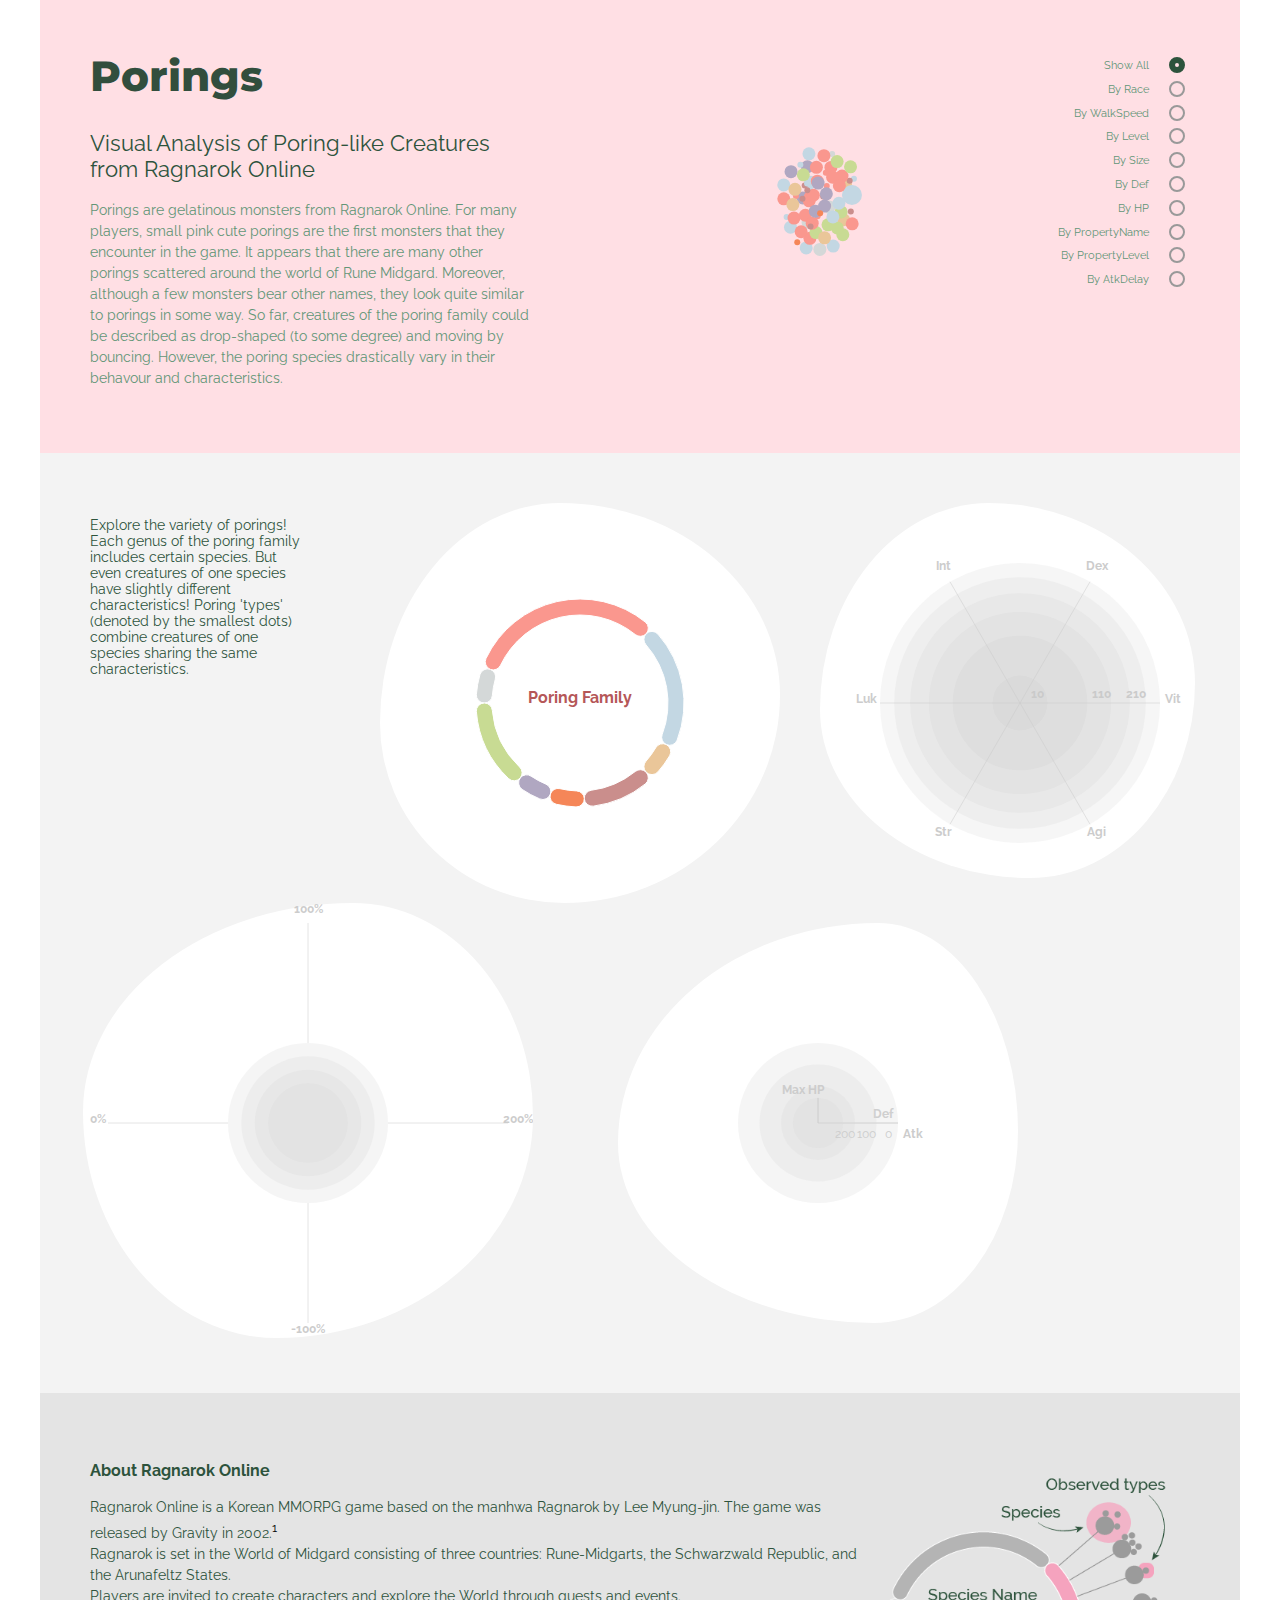
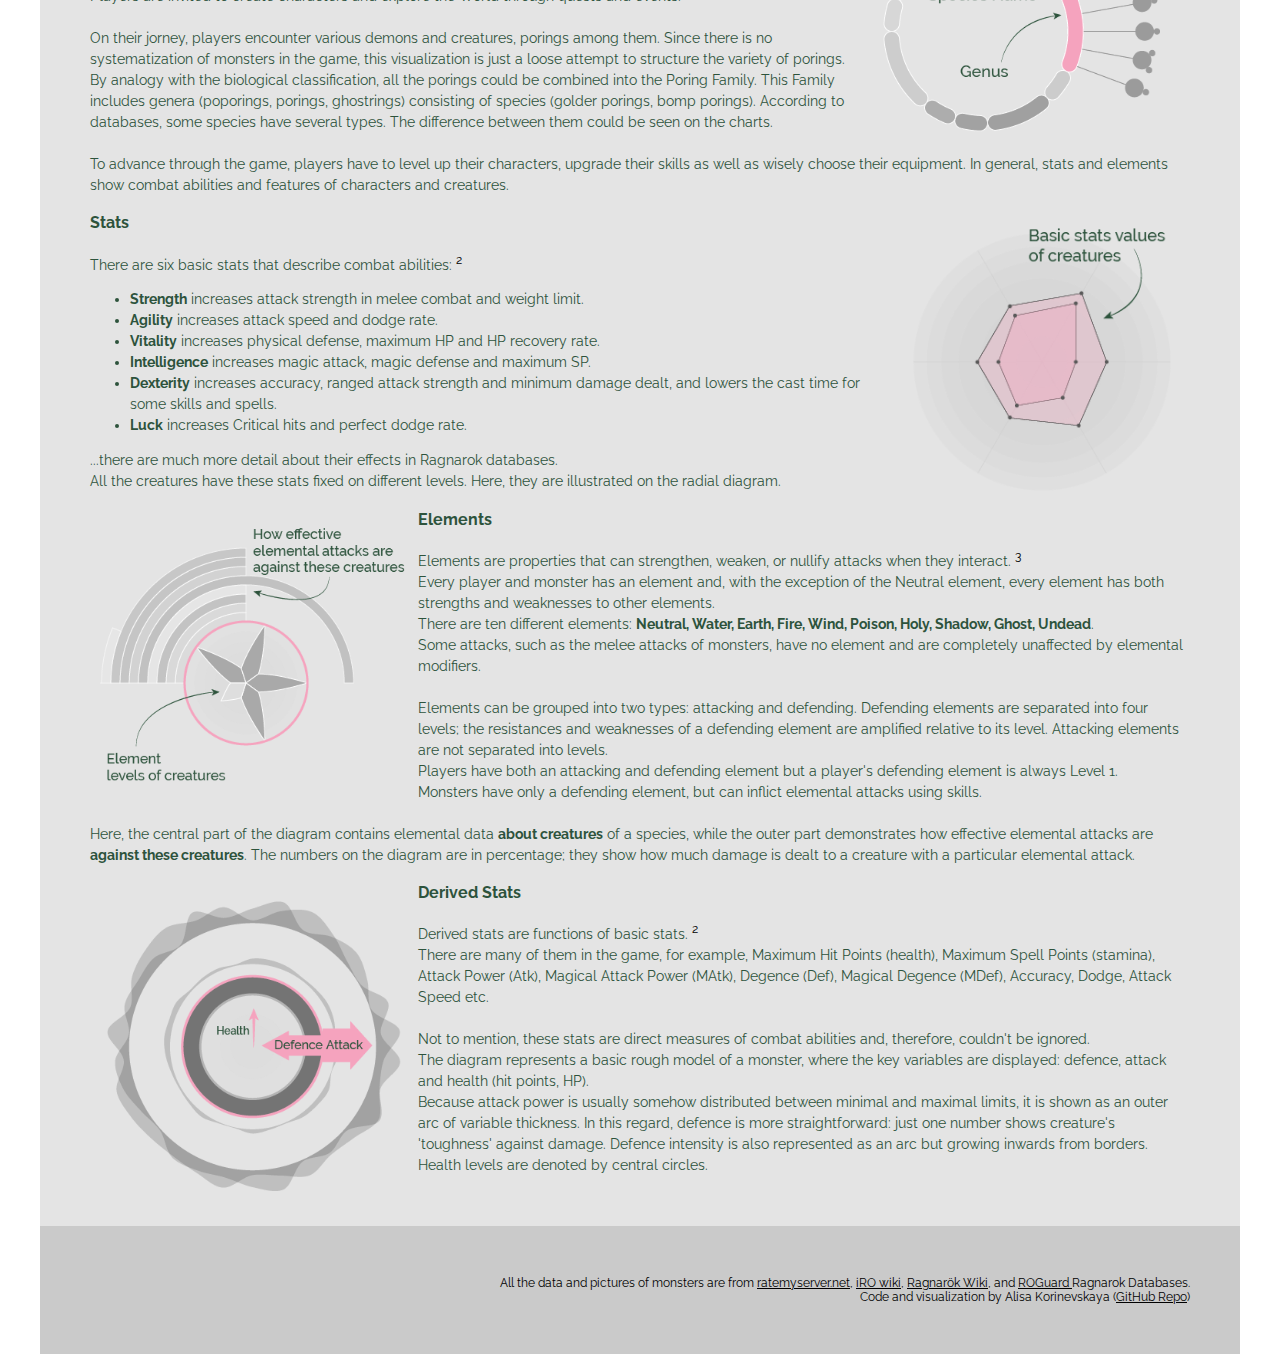
==== index.html @ b2db34c9 "layout fixes" ====
<!DOCTYPE html>

<head>
  <meta charset="utf-8">
  <meta name="viewport" content="width=device-width, initial-scale=1.0">
  <meta http-equiv="X-UA-Compatible" content="ie=edge">
  <title>Porings</title>
  <link rel="stylesheet" href="./code/main.css">
  <link rel="stylesheet" href="./code/colors.css">
  <!-- <script src="https://d3js.org/d3.v5.min.js" type="text/JavaScript"></script> -->
  <script src="./code/d3.min.js" type="text/JavaScript"></script>
  <script src="./code/utils.js" type="text/JavaScript"></script>
  <script src="./code/poring_selector.js" type="text/JavaScript"></script>
  <script src="./code/stats_diagram.js" type="text/JavaScript"></script>
  <script src="./code/properties_diagram.js" type="text/JavaScript"></script>
  <script src="./code/damage_diagram.js" type="text/JavaScript"></script>
  <script src="./code/dist_diagram.js" type="text/JavaScript"></script>
  <script src="./code/facts_box.js" type="text/JavaScript"></script>

  <link href="https://fonts.googleapis.com/css?family=Montserrat:100,300, 400,800" rel="stylesheet">
  <link href="https://fonts.googleapis.com/css?family=Raleway:100,300, 400" rel="stylesheet">
</head>

<body>
  <div class='main-wrapper'>
    <header>
      <div class='header-wrapper'>
        <div class="header-text-wrapper">
          <h1>Porings</h1>
          <h2>Visual Analysis of Poring-like Creatures from Ragnarok Online</h2>
          <p class='intro'> Porings are gelatinous monsters from Ragnarok Online.
            For many players, small pink cute porings are the first monsters that they encounter in the game.
            It appears that there are many other porings scattered around the world of Rune Midgard.
            Moreover, although a few monsters bear other names, they look quite similar to porings in some way.
            So far, creatures of the poring family could be described as drop-shaped (to some degree) and
            moving by bouncing. However, the poring species drastically vary in their behavour and characteristics.
          </p>
        </div>
        <div class="distDiagram-wrapper">
          <div id="distDiagram-container"></div>
          <div class="distButtons-wrapper">
            <form id="dist-buttons"></form>
          </div>
        </div>
      </div>
    </header>
    <section class='content'>

      <div class="content-wrapper">
        <!-- <div class="mobFacts-wrapper"> -->
        <div id="mobFacts-container">
          <p class="factText">
            Explore the variety of porings! <br>
            Each genus of the poring family includes certain species. But even creatures of one species have slightly
            different characteristics!
            Poring 'types' (denoted by the smallest dots) combine creatures of one species sharing the same
            characteristics.
          </p>
        </div>
        <!-- </div> -->
        <div class="selector-wrapper">
          <!-- <div class="selector-drop2"></div> -->
          <div class="selector-drop"></div>
          <div id="selector-container"></div>
        </div>
        <div class="statsDiagram-wrapper">
          <!-- <div class="statsDiagram-drop2"></div> -->
          <div class="statsDiagram-drop"></div>
          <div id="statsDiagram-container"></div>
        </div>
        <div class="propsDiagram-wrapper">
          <!-- <div class="propsDiagram-drop2"></div> -->
          <div class="propsDiagram-drop"></div>
          <div id="propsDiagram-container"></div>
        </div>
        <div class="damageDiagram-wrapper">
          <!-- <div class="damageDiagram-drop2"></div> -->
          <div class="damageDiagram-drop"></div>
          <div id="damageDiagram-container"></div>
        </div>
      </div>
    </section>
    <section class='howto'>
      <div class='howto-wrapper'>
        <div class="about">
          <img class='annotation selector-annotation' src="./images/Artboard 1.png">
          <h3>About Ragnarok Online</h3>
          Ragnarok Online is a Korean MMORPG game based on the manhwa Ragnarok by Lee Myung-jin.
          The game was released by Gravity in 2002.<sup><a href="https://ragnarok.gamepedia.com/Ragnarok_Wiki">1</a></sup><br>
          Ragnarok is set in the World of Midgard consisting of three countries: Rune-Midgarts, the Schwarzwald
          Republic, and the Arunafeltz States.<br>
          Players are invited to create characters and explore the World through quests and events.<br><br>
          On their jorney, players encounter various demons and creatures, porings among them.
          Since there is no systematization of monsters in the game,
          this visualization is just a loose attempt to structure the variety of porings.
          By analogy with the biological classification, all the porings could be combined into the Poring Family.
          This Family includes genera (poporings, porings, ghostrings) consisting of species (golder porings, bomp
          porings).
          According to databases, some species have several types. The difference between them could be seen on the
          charts.
          <br><br>
          To advance through the game, players have to level up their characters, upgrade their skills as
          well as wisely choose their equipment. In general, stats and elements show combat abilities and features of
          characters and creatures.
        </div>
        <div class='stats'>
          <img class='annotation stats-annotation' src="./images/Artboard 4.png">
          <h3>Stats</h3>
          There are six basic stats that describe combat abilities:
          <sup><a href="https://strategywiki.org/wiki/Ragnarok_Online/Leveling_Stats_and_Skills">2</a></sup><br>
          <ul>
            <li><span class="span-bold"> Strength</span> increases attack strength in melee combat and weight limit.<br>
            <li><span class="span-bold">Agility</span> increases attack speed and dodge rate.<br>
            <li><span class="span-bold">Vitality</span> increases physical defense, maximum HP and HP recovery rate.<br>
            <li><span class="span-bold">Intelligence</span> increases magic attack, magic defense and maximum SP.<br>
            <li><span class="span-bold">Dexterity</span> increases accuracy, ranged attack strength and minimum damage
              dealt, and lowers the cast time for some skills and spells.<br>
            <li> <span class="span-bold">Luck</span> increases Critical hits and perfect dodge rate.<br>
          </ul>
          ...there are much more detail about their effects in Ragnarok databases.<br>
          All the creatures have these stats fixed on different levels. Here, they are illustrated on the radial
          diagram.
        </div>
        <div class="element">
          <img class='annotation elem-annotation' src="./images/Artboard 2.png">
          <h3>Elements</h3>
          Elements are properties that can strengthen, weaken, or nullify attacks when they interact.
          <sup><a href="https://irowiki.org/wiki/Element">3</a></sup><br>
          Every player and monster has an element and, with the exception of the Neutral element, every element has
          both
          strengths and weaknesses to other elements.<br>
          There are ten different elements: <span class="span-bold">Neutral, Water, Earth, Fire, Wind, Poison, Holy,
            Shadow, Ghost, Undead</span>.<br>
          Some attacks, such as the melee attacks of monsters, have no element and are completely unaffected by
          elemental
          modifiers.<br><br>
          Elements can be grouped into two types: attacking and defending. Defending elements are separated into four
          levels; the resistances and weaknesses of a defending element are amplified relative to its level. Attacking
          elements are not separated into levels.<br>
          Players have both an attacking and defending element but a player's defending element is always Level 1.<br>
          Monsters have only a defending element, but can inflict elemental attacks using skills.<br><br>
          Here, the central part of the diagram contains elemental data <span class="span-bold">about creatures</span>
          of a species,
          while the outer part demonstrates how effective elemental attacks are <span class="span-bold">against these
            creatures</span>.
          The numbers on the diagram are in percentage; they show how much damage is dealt to a creature with a
          particular elemental attack.<br>
        </div>
        <div class="combat">
          <img class='annotation combat-annotation' src="./images/Artboard 3.png">
          <h3>Derived Stats</h3>
          Derived stats are functions of basic stats.
          <sup><a href="https://strategywiki.org/wiki/Ragnarok_Online/Leveling_Stats_and_Skills">2</a></sup><br>
          There are many of them in the game, for example, Maximum Hit Points (health),
          Maximum Spell Points (stamina), Attack Power (Atk), Magical Attack Power (MAtk), Degence (Def), Magical
          Degence (MDef), Accuracy, Dodge, Attack Speed etc.<br><br>

          Not to mention, these stats are direct measures of combat abilities and, therefore, couldn't be ignored. <br>
          The diagram represents a basic rough model of a monster, where the key variables are displayed: defence,
          attack and health (hit points, HP).<br>
          Because attack power is usually somehow distributed between minimal and maximal limits,
          it is shown as an outer arc of variable thickness. In this regard, defence is more straightforward: just one
          number shows creature's 'toughness' against damage.
          Defence intensity is also represented as an arc but growing inwards from borders. Health levels are denoted
          by central circles.
        </div>
      </div>

    </section>
    <footer>
      All the data and pictures of monsters are from <a href="http://ratemyserver.net/">ratemyserver.net</a>,
      <a href="http://db.irowiki.org">iRO wiki</a>, <a href="https://ragnarok.gamepedia.com/Ragnarok_Wiki">Ragnarök
        Wiki</a>,
      and <a href="https://www.roguard.net/">ROGuard </a> Ragnarok Databases.<br>
      Code and visualization by Alisa Korinevskaya
      (<a href="https://github.com/kor-al/porings">GitHub Repo</a>)
    </footer>

    <script src="./code/script.js"></script>
  </div>
</body>

</html>
---- code/main.css ----
body {
  margin: 0;
  font-family: "Raleway", sans-serif;
  font-size: 14px;
  /* background: rgb(255, 223, 228);  */
  /* #fac7c2; */
  width: 100%;
}

.main-wrapper {
  max-width: 1200px;
  width: 100%;
  margin: 0 auto;
  background: rgb(243, 243, 243);
  /* rgb(240, 248, 230); */
}

h1 {
  font-family: "Montserrat", sans-serif;
  font-weight: 800;
  font-size: 42px;
  color: #324e3d;
  margin-top: 0;
}

h2 {
  font-weight: 400;
  font-size: 22px;
  color: #2d533c;
  /* grey; */
}

h3 {
  color: #2d533c;
  /* grey; */
}

.header-wrapper {
  background: rgb(255, 223, 228);
  /* rgb(240, 201, 214); */
  /* rgb(255, 223, 228); */
  /* #fadfe5; */
  display: flex;
  flex-flow: row wrap;
  width: 100%;
  max-width: 1700px;
  justify-content: space-between;
  /* justify-content: center; */
  vertical-align: top;
}

.header-text-wrapper {
  padding: 50px;
  /* padding-top: 50px; */
  /* display: inline-block; */
  width: 45%;
  margin: 0;
  box-sizing: border-box;
}

.distDiagram-wrapper {
  /* display: inline-block; */
  box-sizing: border-box;
  min-width: 55%;
  text-align: right;
  display: inline-flex;
  vertical-align: top;
  /* justify-content: space-between; */
}

#distDiagram-container {
  height: 400px;
  width: 400px;
  margin: 0 auto;
  /* display: inline-block; */

}

.distButtons-wrapper {
  vertical-align: bottom;
  /* display: inline-block; */
  padding: 50px 50px 0 0;
}

.distButtons-wrapper span {
  display: block;
  color: #629677;
  font-size: 80%;
  /* margin-top:50px; */
}


.intro {
  font-weight: 400;
  color: #629677;
  line-height: 1.5em;
  font-family: "Raleway", sans-serif;
  /* grey; */
}



/* from https://developer.mozilla.org/en-US/docs/Web/HTML/Element/input/radio */

label {
  margin-right: 15px;
  line-height: 1.5em;
}

input {
  -webkit-appearance: none;
  -moz-appearance: none;
  appearance: none;

  border-radius: 50%;
  width: 16px;
  height: 16px;

  border: 2px solid #999;
  transition: 0.2s all linear;
  outline: none;
  margin-right: 5px;

  position: relative;
  top: 4px;
}

input:checked {
  border: 6px solid #2d533c;
  /* black; */
}


.content-wrapper {

  display: flex;
  flex-flow: row wrap;
  justify-content: center;
  padding: 50px 0;
}

/* .mobFacts-wrapper{

} */

#mobFacts-container {
  position: relative;
  height: 280px;
  width: 25%;
  /* width: 250px; */
  margin: 0 auto auto 0;
  padding: 0 30px 0 50px;
  box-sizing: border-box;
  vertical-align: bottom;
  color: #2d533c;

}

.selector-wrapper {
  position: relative;
  height: 400px;
  width: 400px;
  margin: auto;
}


#selector-container {
  position: absolute;
  top: 0;
  left: 0;
  height: inherit;
  width: inherit;
}


.selector-drop {
  display: block;
  width: 400px;
  height: 400px;
  background: white;
  border-radius: 45% 55% 54% 46% / 55% 48% 52% 45%;
}

.selector-drop2 {
  position: absolute;
  top: -25%;
  left: -25%;
  z-index: -1;
  width: 800px;
  height: 800px;
  /* border-color:  rgba(255, 255, 255); */
  background: rgba(243, 243, 243, 0.692);
  border-radius: 45% 55% 54% 46% / 55% 48% 52% 45%;
}


.statsDiagram-wrapper {
  position: relative;
  height: 400px;
  width: 400px;
  margin: 0 auto;
  display: inline-block;
}

.statsDiagram-drop2 {
  position: absolute;
  top: -15%;
  left: -25%;
  z-index: -1;
  width: 600px;
  height: 600px;
  /* border-color:  rgba(255, 255, 255); */
  background: rgba(248, 248, 248, 0.815);
  border-radius: 45% 55% 44% 56% / 55% 48% 52% 45%;
}

.statsDiagram-drop {
  display: block;
  width: 375px;
  height: 375px;
  background: white;
  border-radius: 45% 55% 44% 56% / 55% 48% 52% 45%;
}

#statsDiagram-container {
  position: absolute;
  top: 0;
  right: 0;
  height: inherit;
  width: inherit;
}

.propsDiagram-wrapper {
  position: relative;
  height: 440px;
  width: 450px;
  margin: auto;
  padding: 0;
  /* margin: -5% auto auto 5%; */
}

.propsDiagram-drop {
  display: block;
  width: 450px;
  height: 435px;
  background: white;
  border-radius: 60% 40% 57% 43% / 48% 49% 51% 52%;
}

.propsDiagram-drop2 {
  position: absolute;
  top: -15%;
  left: -30%;
  z-index: -1;
  width: 600px;
  height: 600px;
  background: rgba(245, 245, 245, 0.699);
  border-radius: 35% 65% 45% 55% / 45% 38% 62% 55%;
}

#propsDiagram-container {
  position: absolute;
  top: 0;
  left: 0;
  height: inherit;
  width: inherit;
}

.damageDiagram-wrapper {
  position: relative;
  height: 400px;
  width: 400px;
  margin: auto;
  padding: 0 15% 0 0;
  /* -2% auto auto auto; */
  /* margin: -2% auto auto -15%; */
}


#damageDiagram-container {
  position: absolute;
  top: 0;
  left: 0;
  /* border: 1px solid gray; */
  height: inherit;
  width: inherit;
}

.damageDiagram-drop {
  display: block;
  width: 400px;
  height: 400px;
  background: white;
  border-radius: 65% 35% 36% 64% / 55% 52% 48% 45%;
}

.damageDiagram-drop2 {
  position: absolute;
  top: -15%;
  left: -30%;
  z-index: -2;
  width: 800px;
  height: 800px;
  background: rgba(243, 243, 243, 0.897);
  border-radius: 65% 35% 36% 64% / 55% 52% 48% 45%;
}

.howto-wrapper {
  background-color: rgb(228, 228, 228);
  padding: 50px;
  font-weight: 400;
  color: #2d533c;
  line-height: 1.5em;
  font-family: "Raleway", sans-serif;
}

.annotation {
  margin: 10px;
}

.selector-annotation {
  /* height:250px; */
  width: 28%;
  float: right;
  max-height: 400px;
}

.stats-annotation {
  /* height:260px; */
  width: 25%;
  float: right;
  max-height: 300px;
}

.elem-annotation {
  /* width: 300px; */
  width: 28%;
  float: left;
  max-height: 400px;
}

.combat-annotation {
  /* height:300px; */
  width: 28%;
  float: left;
  max-height: 400px;
}

footer {
  font-size: 12px;
  background-color: rgb(202, 202, 202);
  text-align: right;
  padding: 50px;
}

sup {
  color: black;
}

.span-bold {
  font-weight: bolder;
}

a {
  text-decoration: none;
}

footer a {
  text-decoration: underline;
}

a,
a:visited,
a:hover,
a:active {
  color: inherit;
}

.heart_icon {
  color: rgb(117, 1, 1);
}

@media(max-width: 1100px) {
  .damageDiagram-wrapper {
    padding: 0;
  }

  #mobFacts-container {
    width: 45%;
    height: 200px;
    margin: 0;
  }

  .header-text-wrapper {
    width: 40%;
  }

  .selector-wrapper {
    margin-bottom: 5%;
    margin-left: auto;
  }

  .statsDiagram-wrapper {
    margin-top: -20%;
  }

  .damageDiagram-wrapper {
    margin-top: -20%;
    margin-left: 13%;
  }

}

@media(max-width: 980px) {

  .header-text-wrapper,
  .distDiagram-wrapper {
    width: 100%;
  }

  #mobFacts-container {
    /* width: 100%;
    height: 150px; */
    width: 60%;
    height: 200px;
    vertical-align: middle;
    margin: 0 auto;
    padding: 0 20px
  }

  .header-wrapper {
    justify-content: center;
  }

  .header-text-wrapper,
  .howto-wrapper{
    padding:20px
  }

  .content-wrapper {
    padding-top: 20px;
  }



  .distButtons-wrapper {
    padding-top: 50px;
  }


  .statsDiagram-wrapper,
  .damageDiagram-wrapper {
    margin: auto
  }

  .selector-annotation,
  .combat-annotation,
  .elem-annotation {
    /* height:300px; */
    width: 40%;
  }

  .stats-annotation {
    width: 35%;
  }
}


@media(max-width: 590px) {

  #mobFacts-container {
    width: 100%;
    height: 230px;
  }

  .distDiagram-wrapper {
    flex-flow: row wrap;
    justify-content: center;
  }

  .distButtons-wrapper {
    padding-top: 0;
    padding-bottom: 50px;
    column-count: 2;
    -moz-column-count: 2;
    -webkit-column-count: 2
  }

  .selector-annotation,
  .combat-annotation,
  .elem-annotation {
    /* height:300px; */
    width: 60%;
  }

  .stats-annotation {
    width: 50%;
  }

}


@media(max-width: 490px) {


  .selector-annotation,
  .combat-annotation,
  .elem-annotation
   {
    width: 100%;
  }

  .stats-annotation{
    width:250px;
  }

}
---- code/colors.css ----
.Angeling.isClicked {
  fill: #6b7575;
}

.Angeling.isHovered {
  fill: #b9c0c0;
}

.Angeling {
  fill: #d4d8d8;
}

line.Angeling.isClicked {
  stroke: #6b7575;
}

line.Angeling.isHovered {
  stroke: #b9c0c0;
}

line.Angeling {
  stroke: #d4d8d8;
}

.poly.Angeling.isHovered {
  fill: #d4d8d8;
  stroke: #b9c0c0;
}

.poly.Angeling {
  fill: #d4d8d8;
}

.attack_path.Angeling {
  fill: #2b2727;
}

.def_arc.Angeling {
  fill: #d4d8d8;
}

.attack_path.Angeling:hover {
  fill: #100f0f;
}

.def_arc.Angeling:hover {
  fill: #b9c0c0;
  fill-opacity: 0.8;
}

.Poring.isClicked {
  fill: #b41608;
}

.Poring.isHovered {
  fill: #f86a5d;
}

.Poring {
  fill: #fa978e;
}

line.Poring.isClicked {
  stroke: #b41608;
}

line.Poring.isHovered {
  stroke: #f86a5d;
}

line.Poring {
  stroke: #fa978e;
}

.poly.Poring.isHovered {
  fill: #fa978e;
  stroke: #f86a5d;
}

.poly.Poring {
  fill: #fa978e;
}

.attack_path.Poring {
  fill: #056871;
}

.def_arc.Poring {
  fill: #fa978e;
}

.attack_path.Poring:hover {
  fill: #033b40;
}

.def_arc.Poring:hover {
  fill: #f86a5d;
  fill-opacity: 0.8;
}

.Poporing.isClicked {
  fill: #647a29;
}

.Poporing.isHovered {
  fill: #b5ce6d;
}

.Poporing {
  fill: #c8db93;
}

line.Poporing.isClicked {
  stroke: #647a29;
}

line.Poporing.isHovered {
  stroke: #b5ce6d;
}

line.Poporing {
  stroke: #c8db93;
}

.poly.Poporing.isHovered {
  fill: #c8db93;
  stroke: #b5ce6d;
}

.poly.Poporing {
  fill: #c8db93;
}

.attack_path.Poporing {
  fill: #37246c;
}

.def_arc.Poporing {
  fill: #c8db93;
}

.attack_path.Poporing:hover {
  fill: #241746;
}

.def_arc.Poporing:hover {
  fill: #b5ce6d;
  fill-opacity: 0.8;
}

.Marin.isClicked {
  fill: #4a405c;
}

.Marin.isHovered {
  fill: #9589ac;
}

.Marin {
  fill: #b0a7c1;
}

line.Marin.isClicked {
  stroke: #4a405c;
}

line.Marin.isHovered {
  stroke: #9589ac;
}

line.Marin {
  stroke: #b0a7c1;
}

.poly.Marin.isHovered {
  fill: #b0a7c1;
  stroke: #9589ac;
}

.poly.Marin {
  fill: #b0a7c1;
}

.attack_path.Marin {
  fill: #4f583e;
}

.def_arc.Marin {
  fill: #b0a7c1;
}

.attack_path.Marin:hover {
  fill: #343a29;
}

.def_arc.Marin:hover {
  fill: #9589ac;
  fill-opacity: 0.8;
}

.Magmaring.isClicked {
  fill: #7a2907;
}

.Magmaring.isHovered {
  fill: #f26328;
}

.Magmaring {
  fill: #f58658;
}

line.Magmaring.isClicked {
  stroke: #7a2907;
}

line.Magmaring.isHovered {
  stroke: #f26328;
}

line.Magmaring {
  stroke: #f58658;
}

.poly.Magmaring.isHovered {
  fill: #f58658;
  stroke: #f26328;
}

.poly.Magmaring {
  fill: #f58658;
}

.attack_path.Magmaring {
  fill: #0a79a7;
}

.def_arc.Magmaring {
  fill: #f58658;
}

.attack_path.Magmaring:hover {
  fill: #075677;
}

.def_arc.Magmaring:hover {
  fill: #f26328;
  fill-opacity: 0.8;
}

.Drops.isClicked {
  fill: #98621f;
}

.Drops.isHovered {
  fill: #e1ae6f;
}

.Drops {
  fill: #eac699;
}

line.Drops.isClicked {
  stroke: #98621f;
}

line.Drops.isHovered {
  stroke: #e1ae6f;
}

line.Drops {
  stroke: #eac699;
}

.poly.Drops.isHovered {
  fill: #eac699;
  stroke: #e1ae6f;
}

.poly.Drops {
  fill: #eac699;
}

.attack_path.Drops {
  fill: #153966;
}

.def_arc.Drops {
  fill: #eac699;
}

.attack_path.Drops:hover {
  fill: #0c213c;
}

.def_arc.Drops:hover {
  fill: #e1ae6f;
  fill-opacity: 0.8;
}

.Metaling.isClicked {
  fill: #5e2d2c;
}

.Metaling.isHovered {
  fill: #ba6c69;
}

.Metaling {
  fill: #ca8e8c;
}

line.Metaling.isClicked {
  stroke: #5e2d2c;
}

line.Metaling.isHovered {
  stroke: #ba6c69;
}

line.Metaling {
  stroke: #ca8e8c;
}

.poly.Metaling.isHovered {
  fill: #ca8e8c;
  stroke: #ba6c69;
}

.poly.Metaling {
  fill: #ca8e8c;
}

.attack_path.Metaling {
  fill: #357173;
}

.def_arc.Metaling {
  fill: #ca8e8c;
}

.attack_path.Metaling:hover {
  fill: #254f50;
}

.def_arc.Metaling:hover {
  fill: #ba6c69;
  fill-opacity: 0.8;
}

.Others.isClicked {
  fill: #457795;
}

.Others.isHovered {
  fill: #a0c0d3;
}

.Others {
  fill: #c3d7e3;
}

line.Others.isClicked {
  stroke: #457795;
}

line.Others.isHovered {
  stroke: #a0c0d3;
}

line.Others {
  stroke: #c3d7e3;
}

.poly.Others.isHovered {
  fill: #c3d7e3;
  stroke: #a0c0d3;
}

.poly.Others {
  fill: #c3d7e3;
}

.attack_path.Others {
  fill: #3c281c;
}

.def_arc.Others {
  fill: #c3d7e3;
}

.attack_path.Others:hover {
  fill: #19110c;
}

.def_arc.Others:hover {
  fill: #a0c0d3;
  fill-opacity: 0.8;
}

.Holy {
  fill: #fab8e9;
}

.Holy:hover {
  fill: #f788da;
}

text.Holy {
  stroke: #f788da;
}

.Fire {
  fill: #F59C42;
}

.Fire:hover {
  fill: #f28312;
}

text.Fire {
  stroke: #f28312;
}

.Water {
  fill: #c2f3fd;
}

.Water:hover {
  fill: #91e9fb;
}

text.Water {
  stroke: #91e9fb;
}

.Ghost {
  fill: #A2AAB3;
}

.Ghost:hover {
  fill: #86909c;
}

text.Ghost {
  stroke: #86909c;
}

.Wind {
  fill: #BADEE8;
}

.Wind:hover {
  fill: #94ccdb;
}

text.Wind {
  stroke: #94ccdb;
}

.Earth {
  fill: #DFBF9F;
}

.Earth:hover {
  fill: #d2a679;
}

text.Earth {
  stroke: #d2a679;
}

.Shadow {
  fill: #b89df7;
}

.Shadow:hover {
  fill: #966ef3;
}

text.Shadow {
  stroke: #966ef3;
}

.Undead {
  fill: #ED97AE;
}

.Undead:hover {
  fill: #e56c8c;
}

text.Undead {
  stroke: #e56c8c;
}

.Poison {
  fill: #d2ffa4;
}

.Poison:hover {
  fill: #b9ff71;
}

text.Poison {
  stroke: #b9ff71;
}

.Neutral {
  fill: #D9DDF2;
}

.Neutral:hover {
  fill: #b3bbe5;
}

text.Neutral {
  stroke: #b3bbe5;
}
/*# sourceMappingURL=colors.css.map */
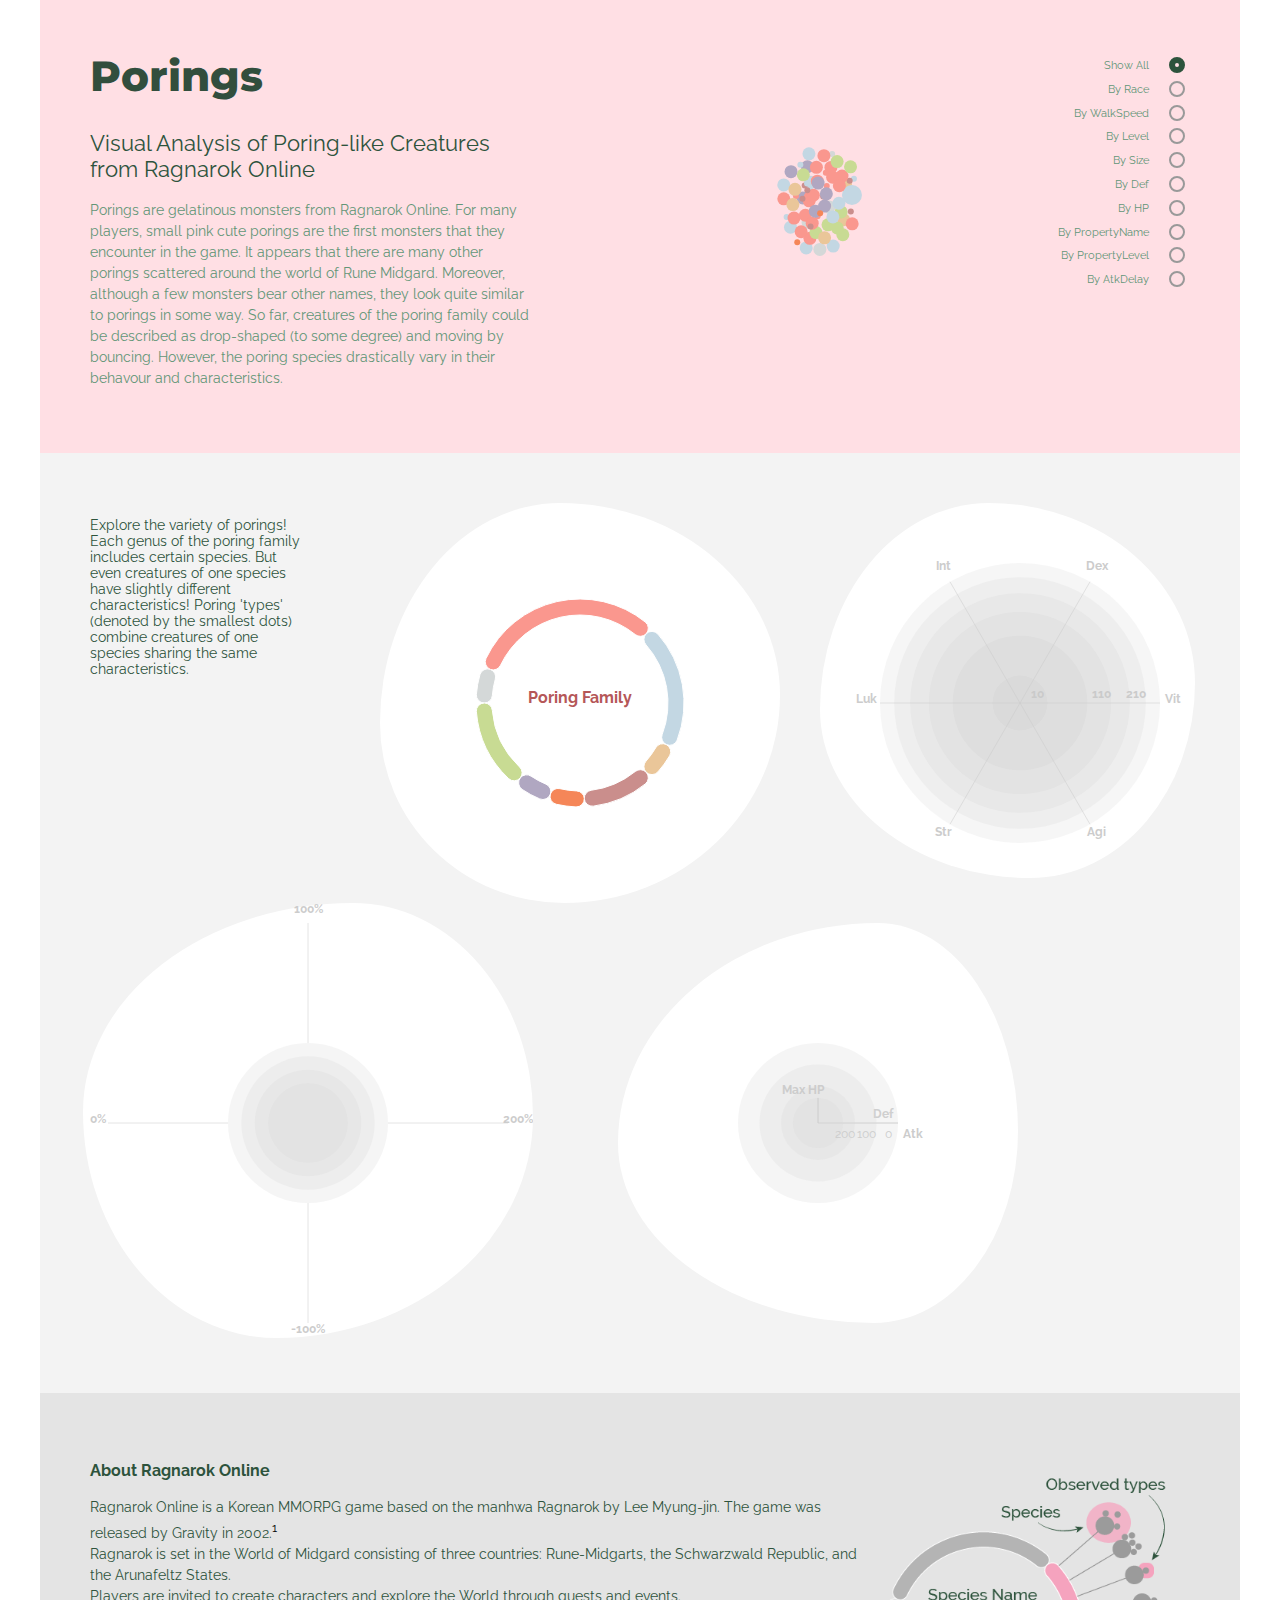
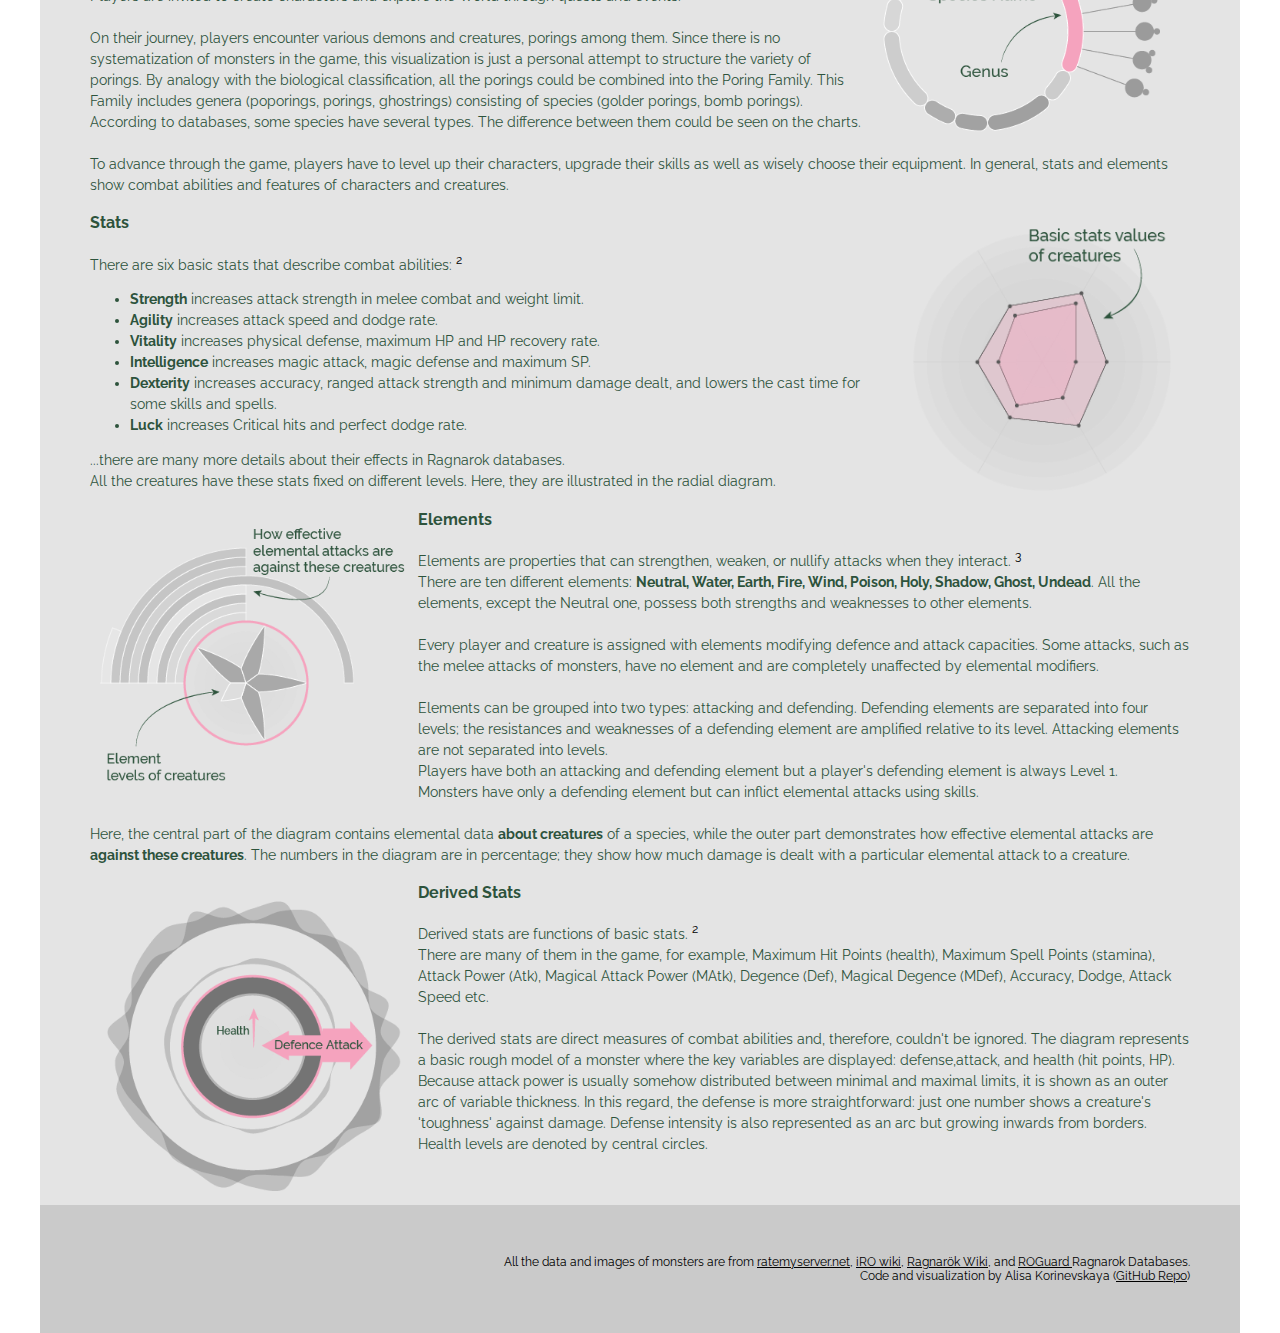
==== commit e97b9609: "spelling fixed" ====
--- a/index.html
+++ b/index.html
@@ -90,11 +90,11 @@
           Ragnarok is set in the World of Midgard consisting of three countries: Rune-Midgarts, the Schwarzwald
           Republic, and the Arunafeltz States.<br>
           Players are invited to create characters and explore the World through quests and events.<br><br>
-          On their jorney, players encounter various demons and creatures, porings among them.
+          On their journey, players encounter various demons and creatures, porings among them.
           Since there is no systematization of monsters in the game,
-          this visualization is just a loose attempt to structure the variety of porings.
+          this visualization is just a personal attempt to structure the variety of porings.
           By analogy with the biological classification, all the porings could be combined into the Poring Family.
-          This Family includes genera (poporings, porings, ghostrings) consisting of species (golder porings, bomp
+          This Family includes genera (poporings, porings, ghostrings) consisting of species (golder porings, bomb
           porings).
           According to databases, some species have several types. The difference between them could be seen on the
           charts.
@@ -117,8 +117,8 @@
               dealt, and lowers the cast time for some skills and spells.<br>
             <li> <span class="span-bold">Luck</span> increases Critical hits and perfect dodge rate.<br>
           </ul>
-          ...there are much more detail about their effects in Ragnarok databases.<br>
-          All the creatures have these stats fixed on different levels. Here, they are illustrated on the radial
+          ...there are many more details about their effects in Ragnarok databases.<br>
+          All the creatures have these stats fixed on different levels. Here, they are illustrated in the radial
           diagram.
         </div>
         <div class="element">
@@ -126,25 +126,22 @@
           <h3>Elements</h3>
           Elements are properties that can strengthen, weaken, or nullify attacks when they interact.
           <sup><a href="https://irowiki.org/wiki/Element">3</a></sup><br>
-          Every player and monster has an element and, with the exception of the Neutral element, every element has
-          both
-          strengths and weaknesses to other elements.<br>
-          There are ten different elements: <span class="span-bold">Neutral, Water, Earth, Fire, Wind, Poison, Holy,
-            Shadow, Ghost, Undead</span>.<br>
+          There are ten different elements: <span class="span-bold">Neutral, Water, Earth, Fire, Wind, Poison, Holy, Shadow, Ghost, Undead</span>.
+          All the elements, except the Neutral one, possess both strengths and weaknesses to other elements.
+          <br>
+          <br>
+          Every player and creature is assigned with elements modifying defence and attack capacities.
           Some attacks, such as the melee attacks of monsters, have no element and are completely unaffected by
-          elemental
-          modifiers.<br><br>
+          elemental modifiers.<br><br>
           Elements can be grouped into two types: attacking and defending. Defending elements are separated into four
           levels; the resistances and weaknesses of a defending element are amplified relative to its level. Attacking
           elements are not separated into levels.<br>
           Players have both an attacking and defending element but a player's defending element is always Level 1.<br>
-          Monsters have only a defending element, but can inflict elemental attacks using skills.<br><br>
+          Monsters have only a defending element but can inflict elemental attacks using skills.<br><br>
           Here, the central part of the diagram contains elemental data <span class="span-bold">about creatures</span>
-          of a species,
-          while the outer part demonstrates how effective elemental attacks are <span class="span-bold">against these
+          of a species, while the outer part demonstrates how effective elemental attacks are <span class="span-bold">against these
             creatures</span>.
-          The numbers on the diagram are in percentage; they show how much damage is dealt to a creature with a
-          particular elemental attack.<br>
+          The numbers in the diagram are in percentage; they show how much damage is dealt with a particular elemental attack to a creature.<br>
         </div>
         <div class="combat">
           <img class='annotation combat-annotation' src="./images/Artboard 3.png">
@@ -153,22 +150,20 @@
           <sup><a href="https://strategywiki.org/wiki/Ragnarok_Online/Leveling_Stats_and_Skills">2</a></sup><br>
           There are many of them in the game, for example, Maximum Hit Points (health),
           Maximum Spell Points (stamina), Attack Power (Atk), Magical Attack Power (MAtk), Degence (Def), Magical
-          Degence (MDef), Accuracy, Dodge, Attack Speed etc.<br><br>
-
-          Not to mention, these stats are direct measures of combat abilities and, therefore, couldn't be ignored. <br>
-          The diagram represents a basic rough model of a monster, where the key variables are displayed: defence,
-          attack and health (hit points, HP).<br>
+          Degence (MDef), Accuracy, Dodge, Attack Speed etc.
+          <br><br>
+          The derived stats are direct measures of combat abilities and, therefore, couldn't be ignored. 
+          The diagram represents a basic rough model of a monster where the key variables are displayed: 
+          defense,attack, and health (hit points, HP).<br>
           Because attack power is usually somehow distributed between minimal and maximal limits,
-          it is shown as an outer arc of variable thickness. In this regard, defence is more straightforward: just one
-          number shows creature's 'toughness' against damage.
-          Defence intensity is also represented as an arc but growing inwards from borders. Health levels are denoted
-          by central circles.
+          it is shown as an outer arc of variable thickness. In this regard, the defense is more straightforward: just one number shows a creature's 'toughness' against damage.
+          Defense intensity is also represented as an arc but growing inwards from borders. Health levels are denoted by central circles.
         </div>
       </div>
 
     </section>
     <footer>
-      All the data and pictures of monsters are from <a href="http://ratemyserver.net/">ratemyserver.net</a>,
+      All the data and images of monsters are from <a href="http://ratemyserver.net/">ratemyserver.net</a>,
       <a href="http://db.irowiki.org">iRO wiki</a>, <a href="https://ragnarok.gamepedia.com/Ragnarok_Wiki">Ragnarök
         Wiki</a>,
       and <a href="https://www.roguard.net/">ROGuard </a> Ragnarok Databases.<br>
--- a/code/main.css
+++ b/code/main.css
@@ -1,5 +1,6 @@
 body {
   margin: 0;
+  padding: 0;
   font-family: "Raleway", sans-serif;
   font-size: 14px;
   /* background: rgb(255, 223, 228);  */
@@ -381,6 +382,7 @@
 }
 
 @media(max-width: 1100px) {
+
   .damageDiagram-wrapper {
     padding: 0;
   }
@@ -467,6 +469,9 @@
 
 
 @media(max-width: 590px) {
+  .content-wrapper{
+    overflow: hidden;
+  }
 
   #mobFacts-container {
     width: 100%;
@@ -511,7 +516,7 @@
   }
 
   .stats-annotation{
-    width:250px;
+    width:240px;
   }
 
 }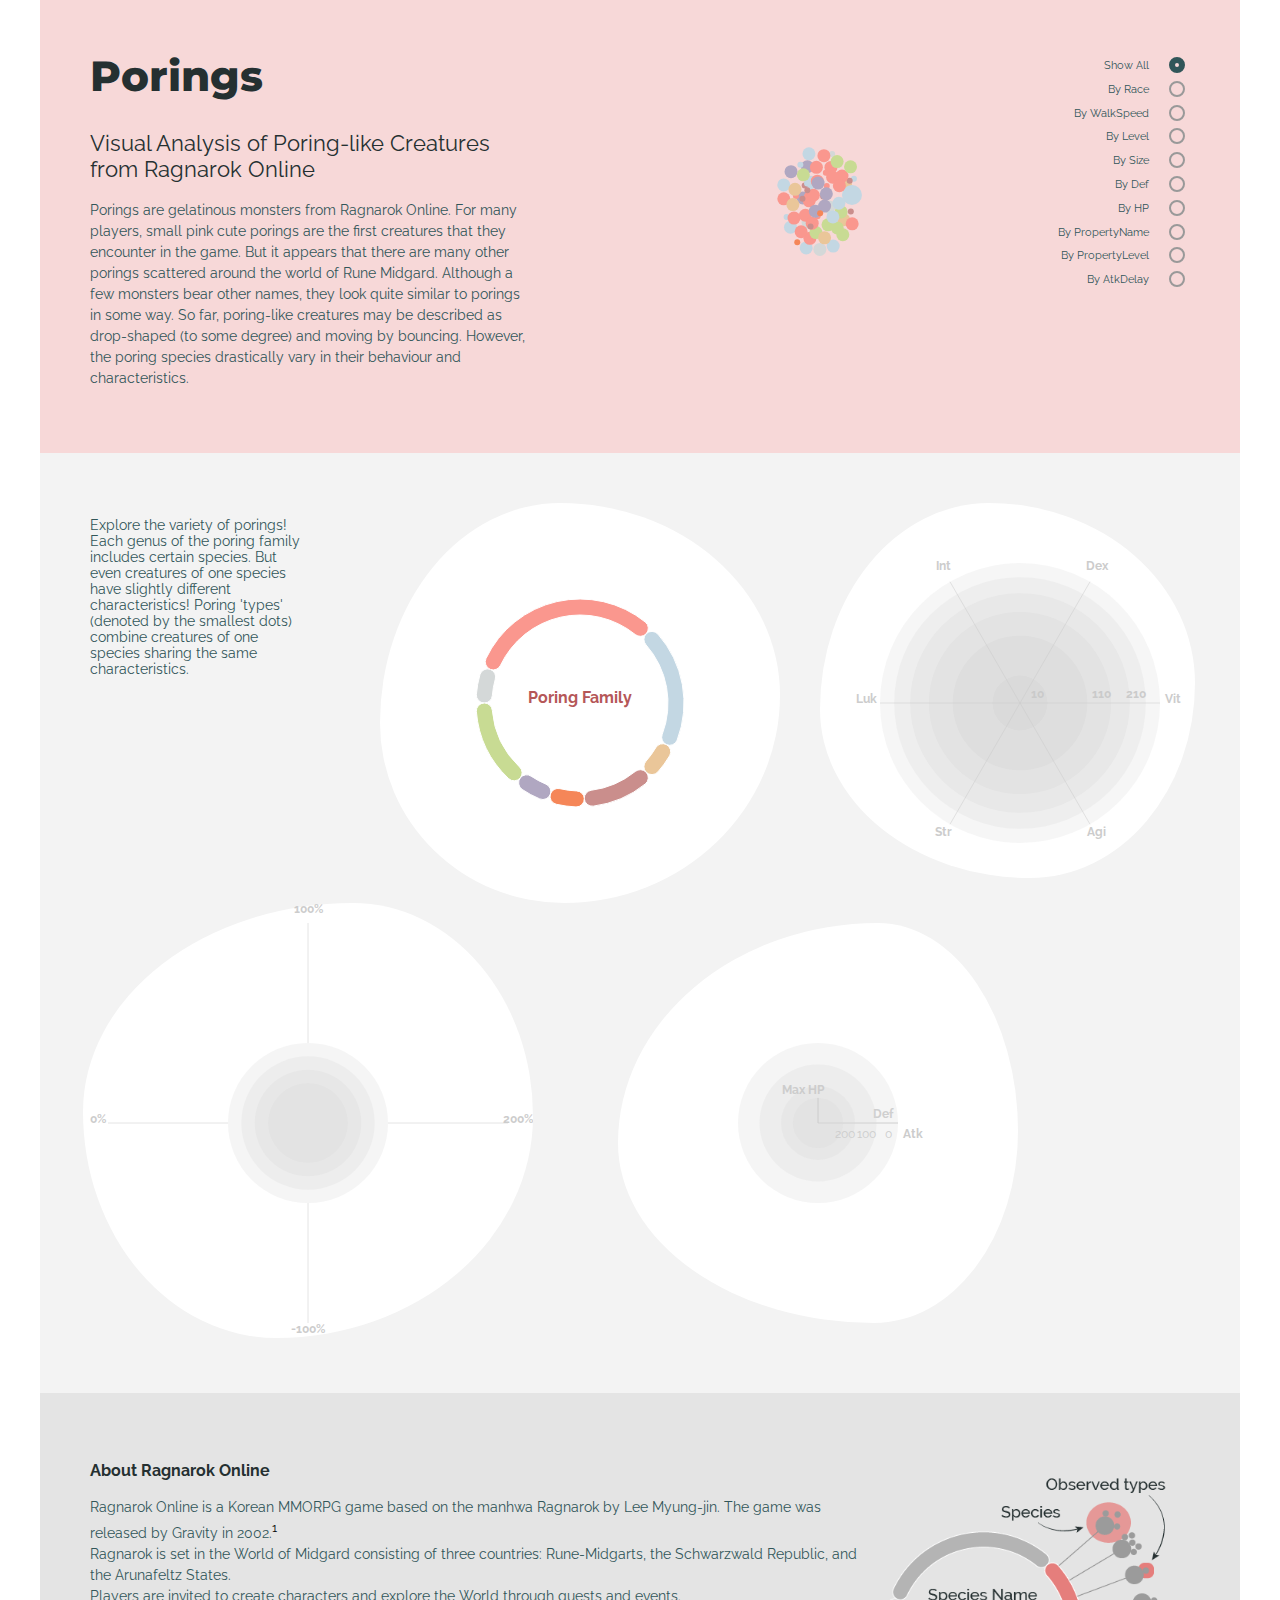
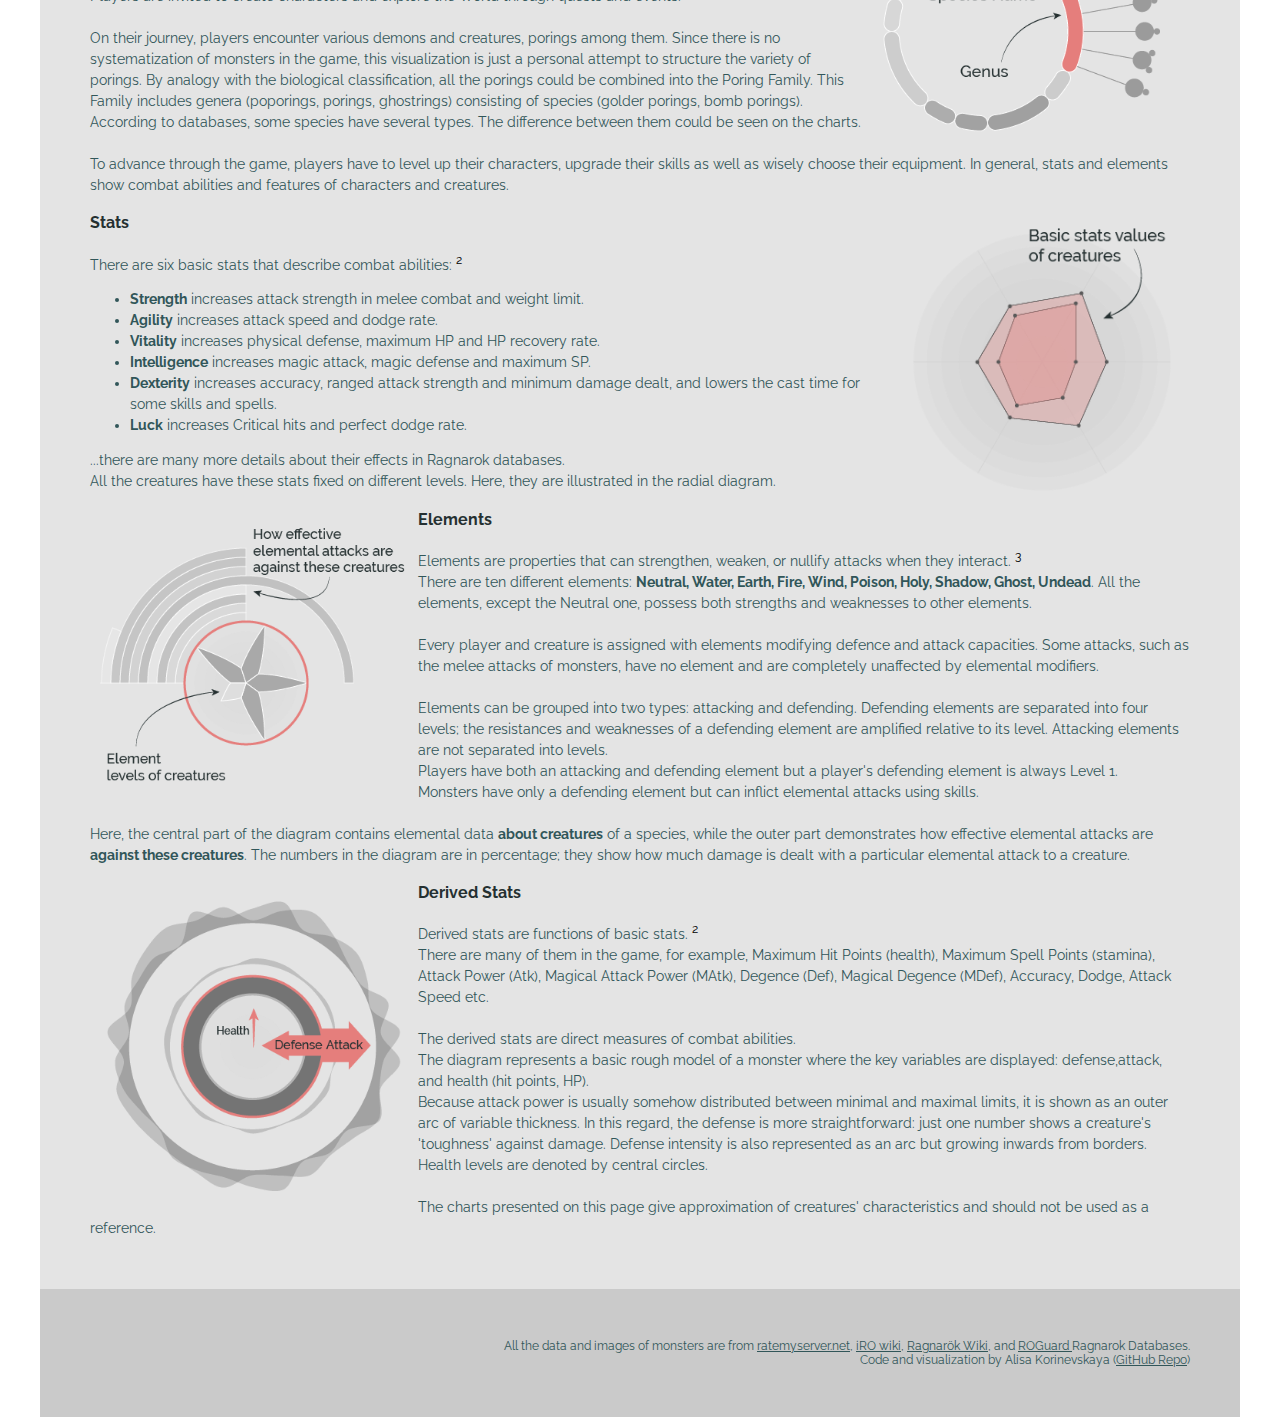
==== commit bd26cc71: "colors fixed" ====
--- a/index.html
+++ b/index.html
@@ -29,11 +29,11 @@
           <h1>Porings</h1>
           <h2>Visual Analysis of Poring-like Creatures from Ragnarok Online</h2>
           <p class='intro'> Porings are gelatinous monsters from Ragnarok Online.
-            For many players, small pink cute porings are the first monsters that they encounter in the game.
-            It appears that there are many other porings scattered around the world of Rune Midgard.
-            Moreover, although a few monsters bear other names, they look quite similar to porings in some way.
-            So far, creatures of the poring family could be described as drop-shaped (to some degree) and
-            moving by bouncing. However, the poring species drastically vary in their behavour and characteristics.
+            For many players, small pink cute porings are the first creatures that they encounter in the game.
+            But it appears that there are many other porings scattered around the world of Rune Midgard.
+            Although a few monsters bear other names, they look quite similar to porings in some way.
+            So far, poring-like creatures may be described as drop-shaped (to some degree) and
+            moving by bouncing. However, the poring species drastically vary in their behaviour and characteristics.
           </p>
         </div>
         <div class="distDiagram-wrapper">
@@ -152,12 +152,16 @@
           Maximum Spell Points (stamina), Attack Power (Atk), Magical Attack Power (MAtk), Degence (Def), Magical
           Degence (MDef), Accuracy, Dodge, Attack Speed etc.
           <br><br>
-          The derived stats are direct measures of combat abilities and, therefore, couldn't be ignored. 
+          The derived stats are direct measures of combat abilities.<br> 
           The diagram represents a basic rough model of a monster where the key variables are displayed: 
           defense,attack, and health (hit points, HP).<br>
           Because attack power is usually somehow distributed between minimal and maximal limits,
           it is shown as an outer arc of variable thickness. In this regard, the defense is more straightforward: just one number shows a creature's 'toughness' against damage.
           Defense intensity is also represented as an arc but growing inwards from borders. Health levels are denoted by central circles.
+          <br><br>
+          The charts presented on this page give approximation of creatures' characteristics and should not be used as a reference.
+        
+        
         </div>
       </div>
 
--- a/code/main.css
+++ b/code/main.css
@@ -3,6 +3,7 @@
   padding: 0;
   font-family: "Raleway", sans-serif;
   font-size: 14px;
+  color: #315659;
   /* background: rgb(255, 223, 228);  */
   /* #fac7c2; */
   width: 100%;
@@ -20,24 +21,28 @@
   font-family: "Montserrat", sans-serif;
   font-weight: 800;
   font-size: 42px;
-  color: #324e3d;
+  color: #253031;
+   /* #324e3d; */
   margin-top: 0;
 }
 
 h2 {
   font-weight: 400;
   font-size: 22px;
-  color: #2d533c;
+  color: #253031;
+  /* #2d533c; */
   /* grey; */
 }
 
 h3 {
-  color: #2d533c;
+  color: #253031;
+   /* #2d533c; */
   /* grey; */
 }
 
 .header-wrapper {
-  background: rgb(255, 223, 228);
+  background: #f7d8d8;
+  /* #ffdfe4;  */
   /* rgb(240, 201, 214); */
   /* rgb(255, 223, 228); */
   /* #fadfe5; */
@@ -74,8 +79,12 @@
   width: 400px;
   margin: 0 auto;
   /* display: inline-block; */
-
-}
+}
+
+#distDiagram-container text{
+  fill: #315659;
+}
+
 
 .distButtons-wrapper {
   vertical-align: bottom;
@@ -85,7 +94,8 @@
 
 .distButtons-wrapper span {
   display: block;
-  color: #629677;
+  color: #315659;
+  /* #629677; */
   font-size: 80%;
   /* margin-top:50px; */
 }
@@ -93,7 +103,7 @@
 
 .intro {
   font-weight: 400;
-  color: #629677;
+  /* #629677; */
   line-height: 1.5em;
   font-family: "Raleway", sans-serif;
   /* grey; */
@@ -127,7 +137,7 @@
 }
 
 input:checked {
-  border: 6px solid #2d533c;
+  border: 6px solid #315659;
   /* black; */
 }
 
@@ -153,7 +163,7 @@
   padding: 0 30px 0 50px;
   box-sizing: border-box;
   vertical-align: bottom;
-  color: #2d533c;
+  /* #2d533c; */
 
 }
 
@@ -310,7 +320,6 @@
   background-color: rgb(228, 228, 228);
   padding: 50px;
   font-weight: 400;
-  color: #2d533c;
   line-height: 1.5em;
   font-family: "Raleway", sans-serif;
 }
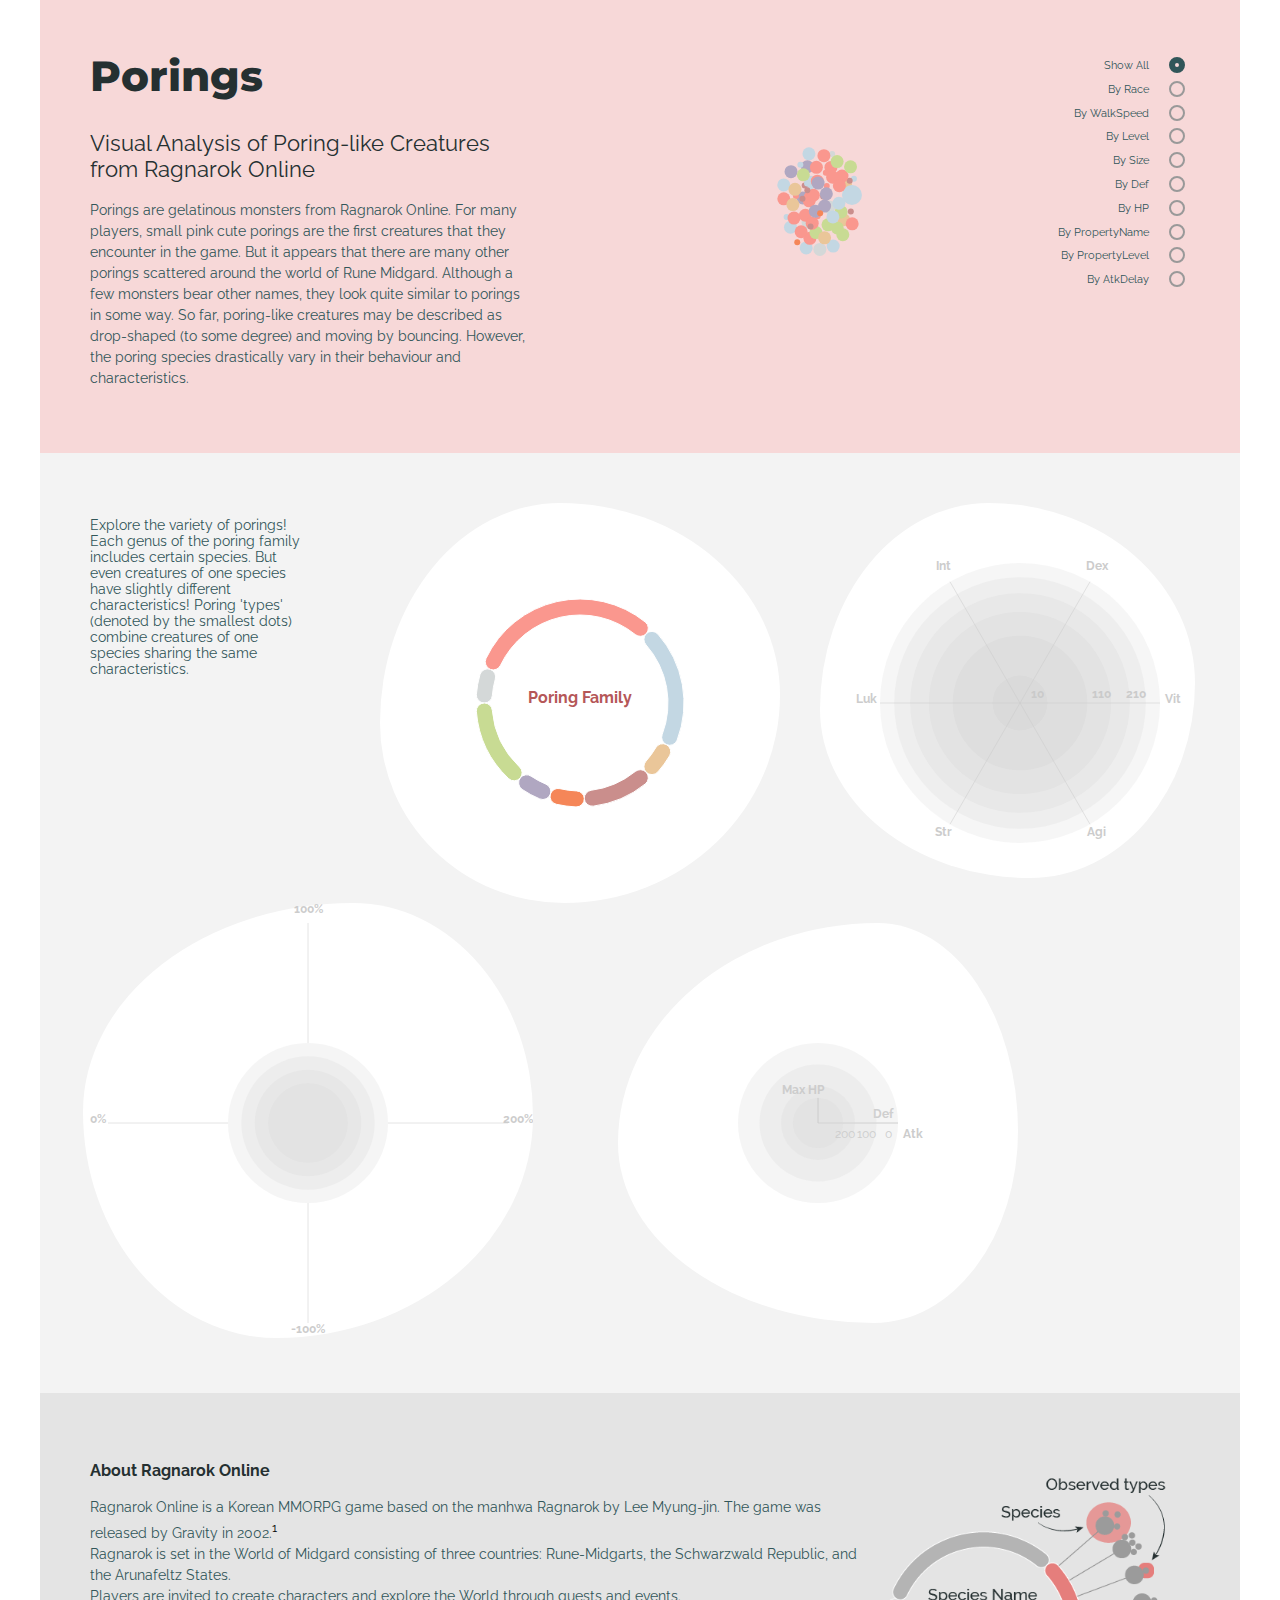
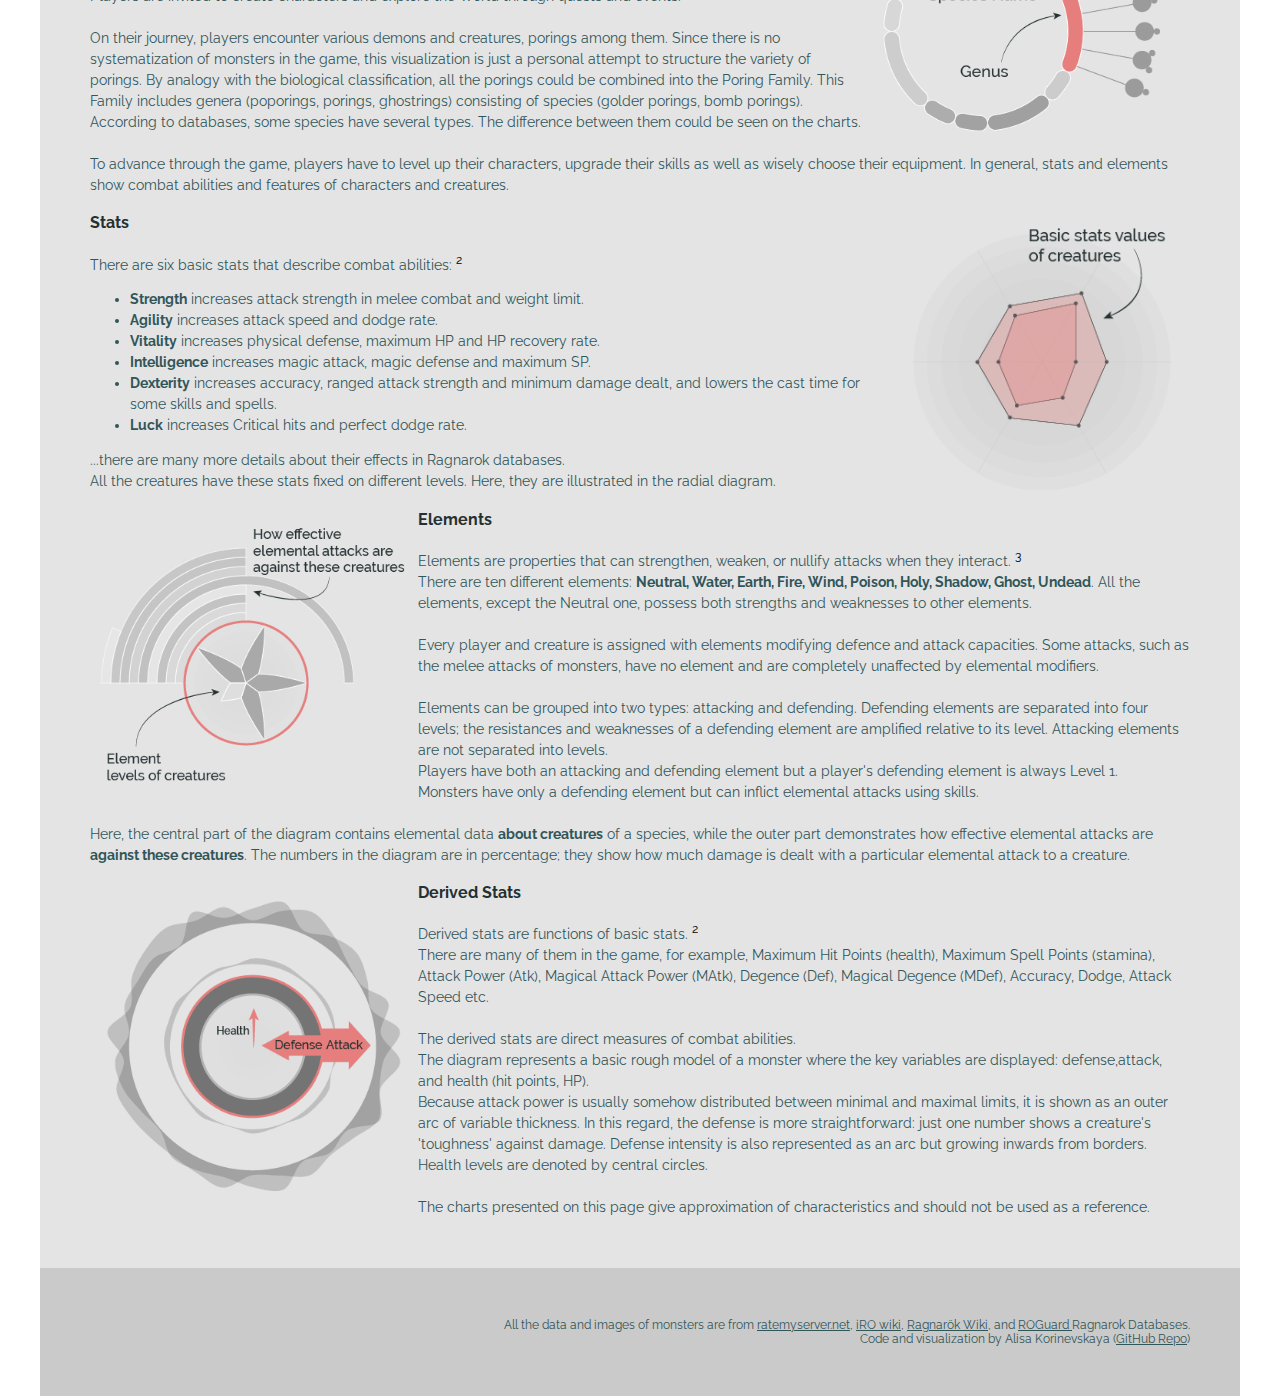
==== commit 94124128: "Update index.html" ====
--- a/index.html
+++ b/index.html
@@ -159,7 +159,7 @@
           it is shown as an outer arc of variable thickness. In this regard, the defense is more straightforward: just one number shows a creature's 'toughness' against damage.
           Defense intensity is also represented as an arc but growing inwards from borders. Health levels are denoted by central circles.
           <br><br>
-          The charts presented on this page give approximation of creatures' characteristics and should not be used as a reference.
+          The charts presented on this page give approximation of characteristics and should not be used as a reference.
         
         
         </div>
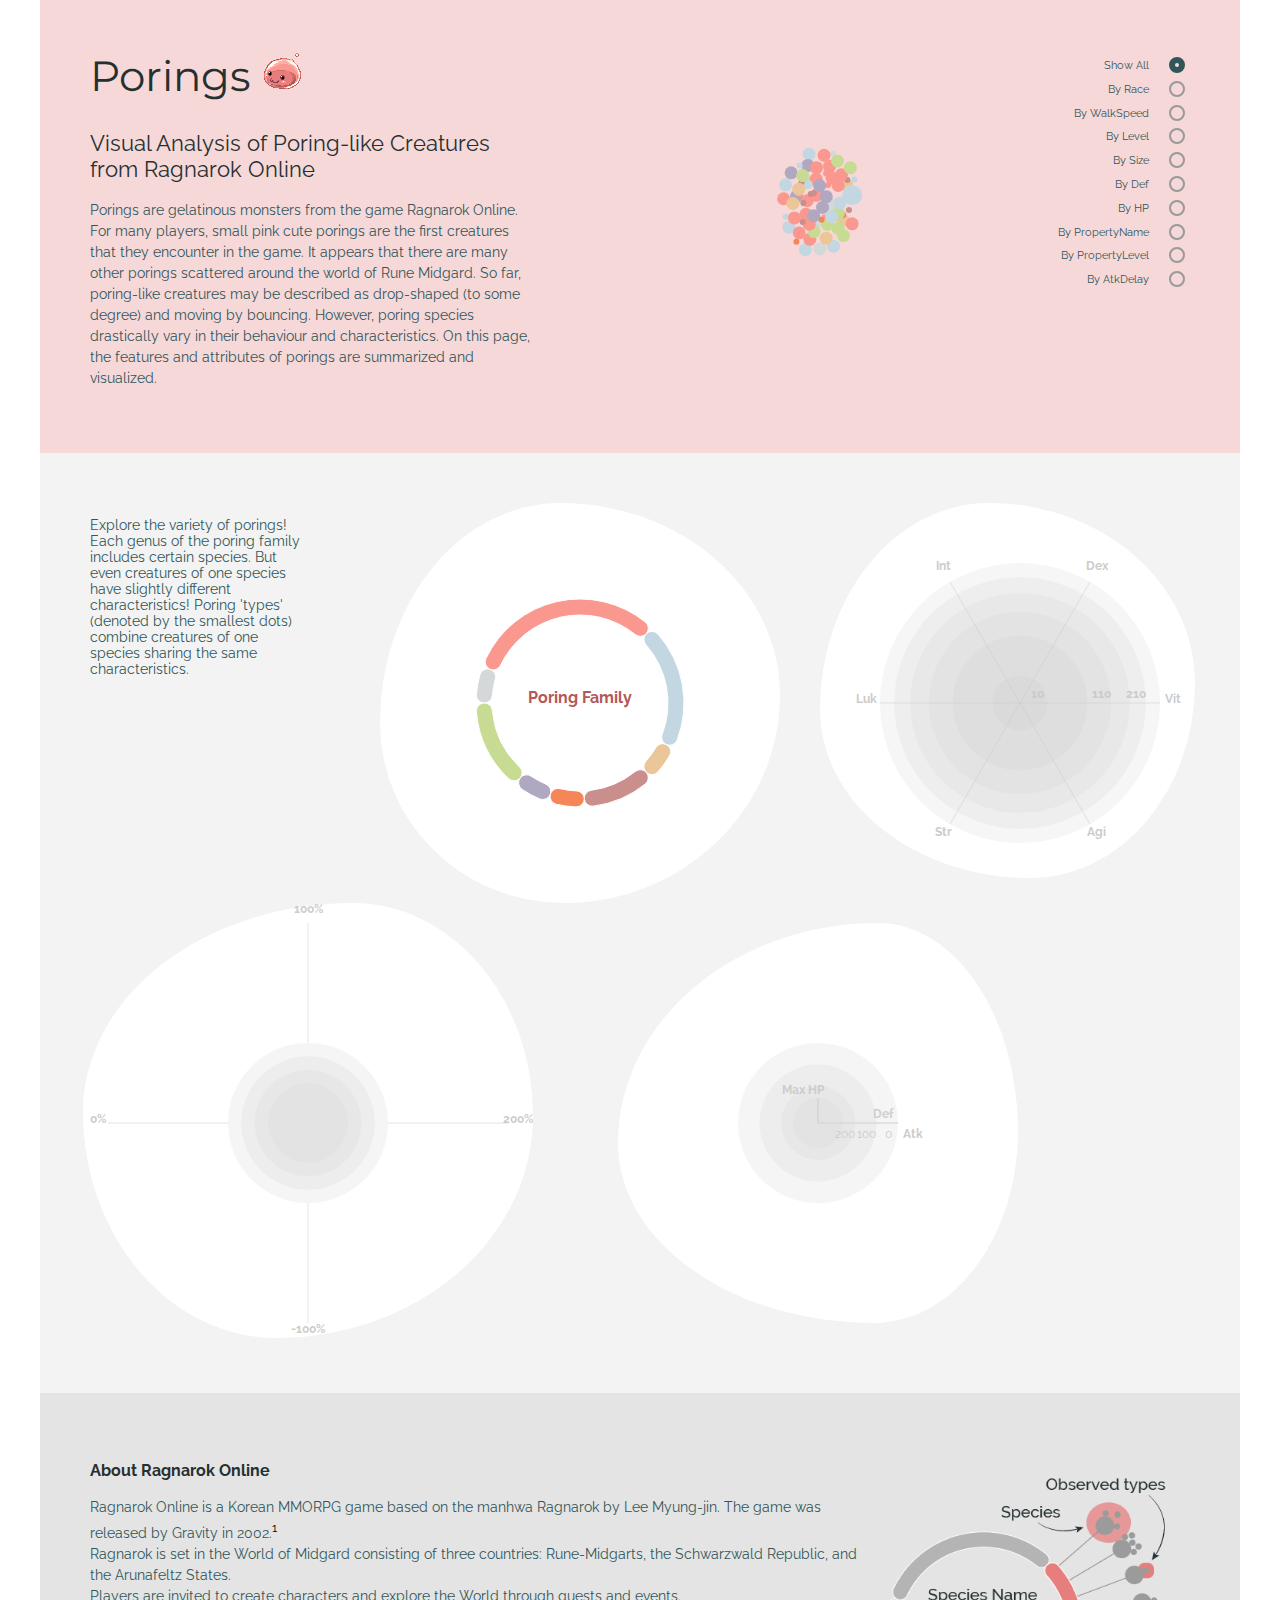
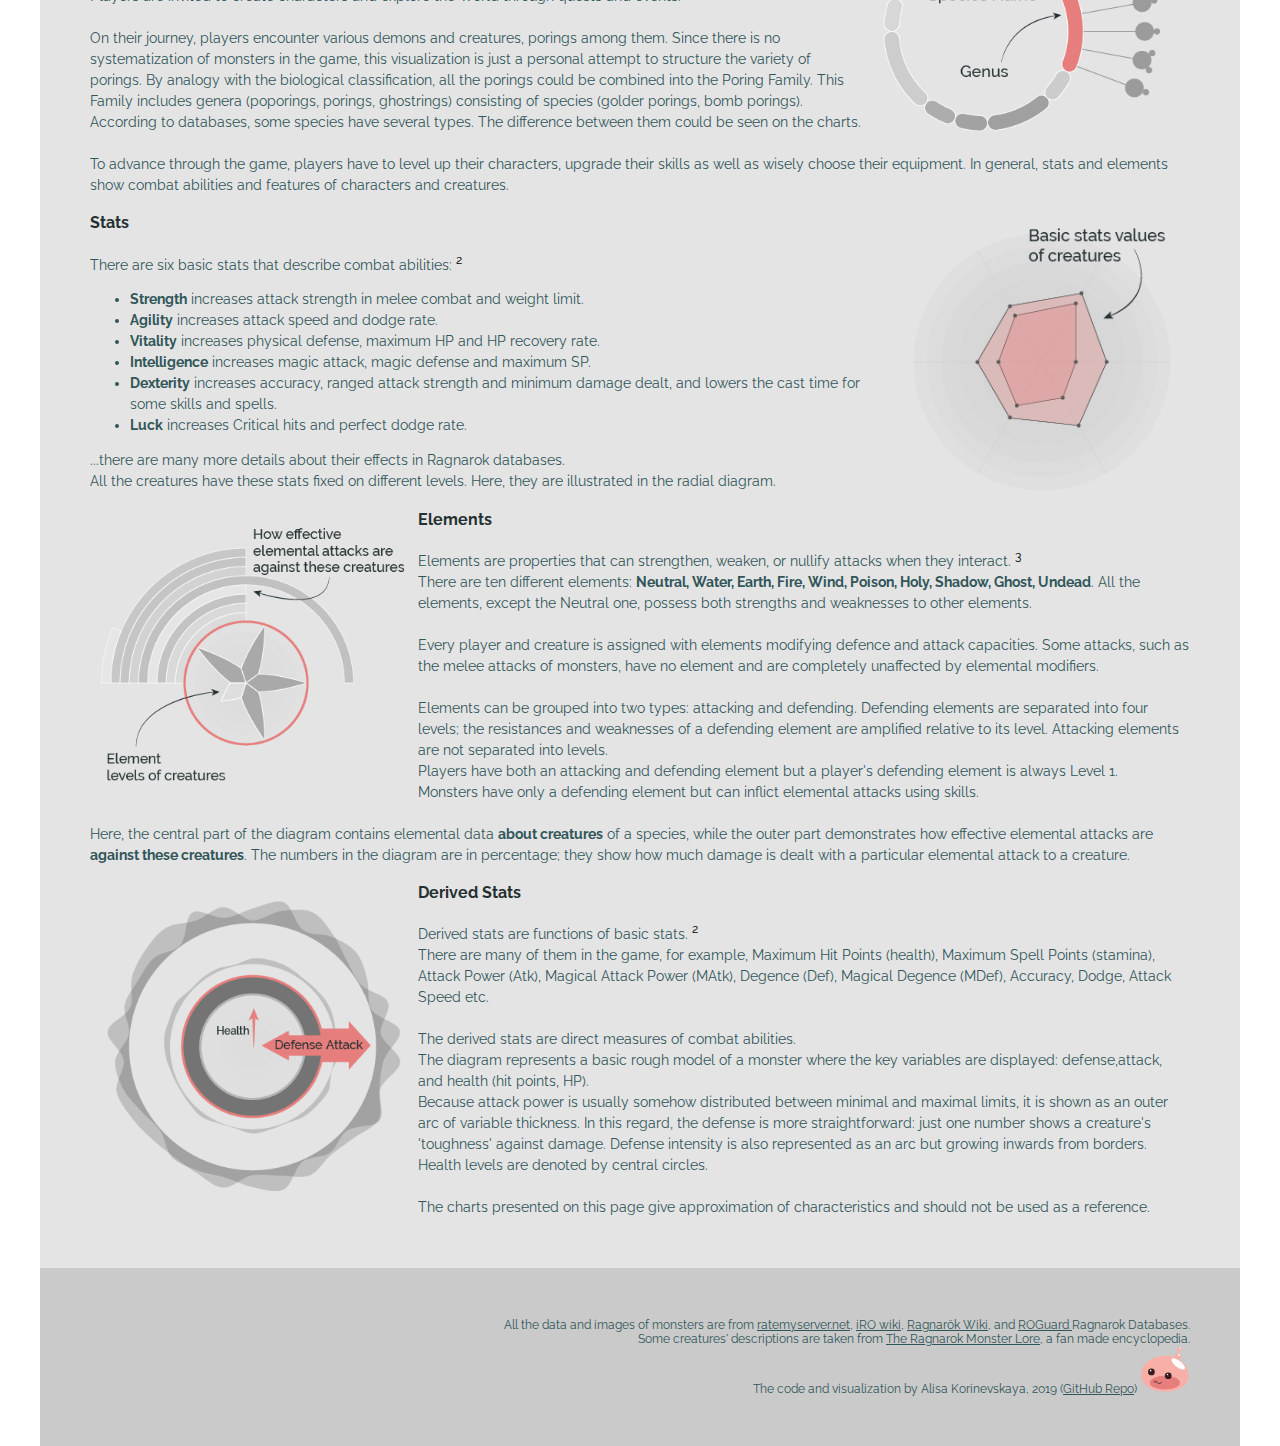
==== commit e4294279: "footer fixed" ====
--- a/index.html
+++ b/index.html
@@ -17,8 +17,8 @@
   <script src="./code/dist_diagram.js" type="text/JavaScript"></script>
   <script src="./code/facts_box.js" type="text/JavaScript"></script>
 
-  <link href="https://fonts.googleapis.com/css?family=Montserrat:100,300, 400,800" rel="stylesheet">
-  <link href="https://fonts.googleapis.com/css?family=Raleway:100,300, 400" rel="stylesheet">
+  <link href="https://fonts.googleapis.com/css?family=Montserrat:400,800" rel="stylesheet">
+  <link href="https://fonts.googleapis.com/css?family=Raleway:100, 400" rel="stylesheet">
 </head>
 
 <body>
@@ -26,14 +26,14 @@
     <header>
       <div class='header-wrapper'>
         <div class="header-text-wrapper">
-          <h1>Porings</h1>
+          <h1>Porings <img src="./images/1002.gif"></h1>
           <h2>Visual Analysis of Poring-like Creatures from Ragnarok Online</h2>
-          <p class='intro'> Porings are gelatinous monsters from Ragnarok Online.
+          <p class='intro'> Porings are gelatinous monsters from the game Ragnarok Online.
             For many players, small pink cute porings are the first creatures that they encounter in the game.
-            But it appears that there are many other porings scattered around the world of Rune Midgard.
-            Although a few monsters bear other names, they look quite similar to porings in some way.
+            It appears that there are many other porings scattered around the world of Rune Midgard.
             So far, poring-like creatures may be described as drop-shaped (to some degree) and
-            moving by bouncing. However, the poring species drastically vary in their behaviour and characteristics.
+            moving by bouncing. However, poring species drastically vary in their behaviour and characteristics.
+            On this page, the features and attributes of porings are summarized and visualized.
           </p>
         </div>
         <div class="distDiagram-wrapper">
@@ -171,8 +171,9 @@
       <a href="http://db.irowiki.org">iRO wiki</a>, <a href="https://ragnarok.gamepedia.com/Ragnarok_Wiki">Ragnarök
         Wiki</a>,
       and <a href="https://www.roguard.net/">ROGuard </a> Ragnarok Databases.<br>
-      Code and visualization by Alisa Korinevskaya
-      (<a href="https://github.com/kor-al/porings">GitHub Repo</a>)
+      Some creatures' descriptions are taken from <a href="https://forums.warpportal.com/index.php?/topic/106898-encyclopaedia-ragnarok-monster-lore-mitten/">The Ragnarok Monster Lore</a>, a fan made encyclopedia.<br>
+      The code and visualization by Alisa Korinevskaya, 2019 
+    (<a href="https://github.com/kor-al/porings">GitHub Repo</a>) <img class="poring_icon" src="./images/porings.svg">
     </footer>
 
     <script src="./code/script.js"></script>
--- a/code/main.css
+++ b/code/main.css
@@ -19,8 +19,9 @@
 
 h1 {
   font-family: "Montserrat", sans-serif;
-  font-weight: 800;
+  font-weight: 400;
   font-size: 42px;
+  font-kerning: normal;
   color: #253031;
    /* #324e3d; */
   margin-top: 0;
@@ -386,8 +387,13 @@
   color: inherit;
 }
 
-.heart_icon {
-  color: rgb(117, 1, 1);
+.poring_icon {
+  width: 50px;
+}
+
+/* .porings_title  */
+.cls-1{
+  fill: red;
 }
 
 @media(max-width: 1100px) {
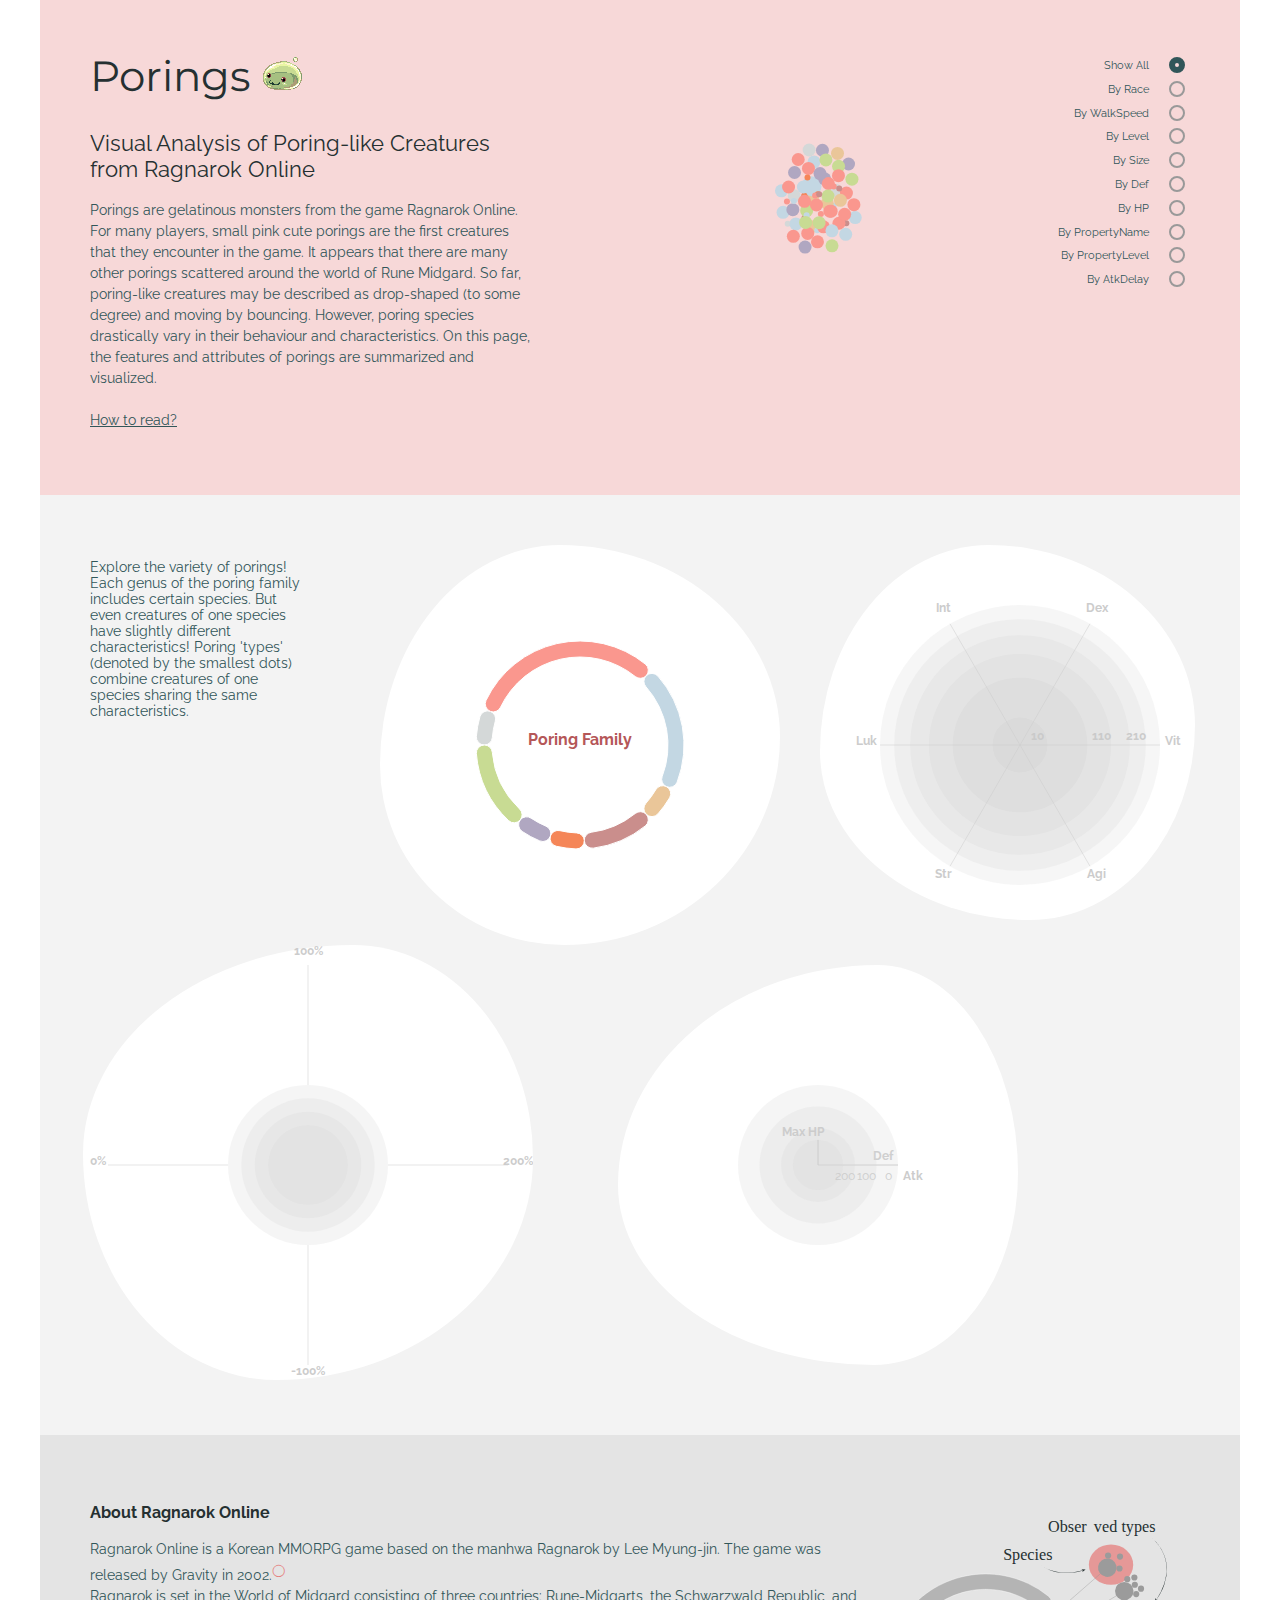
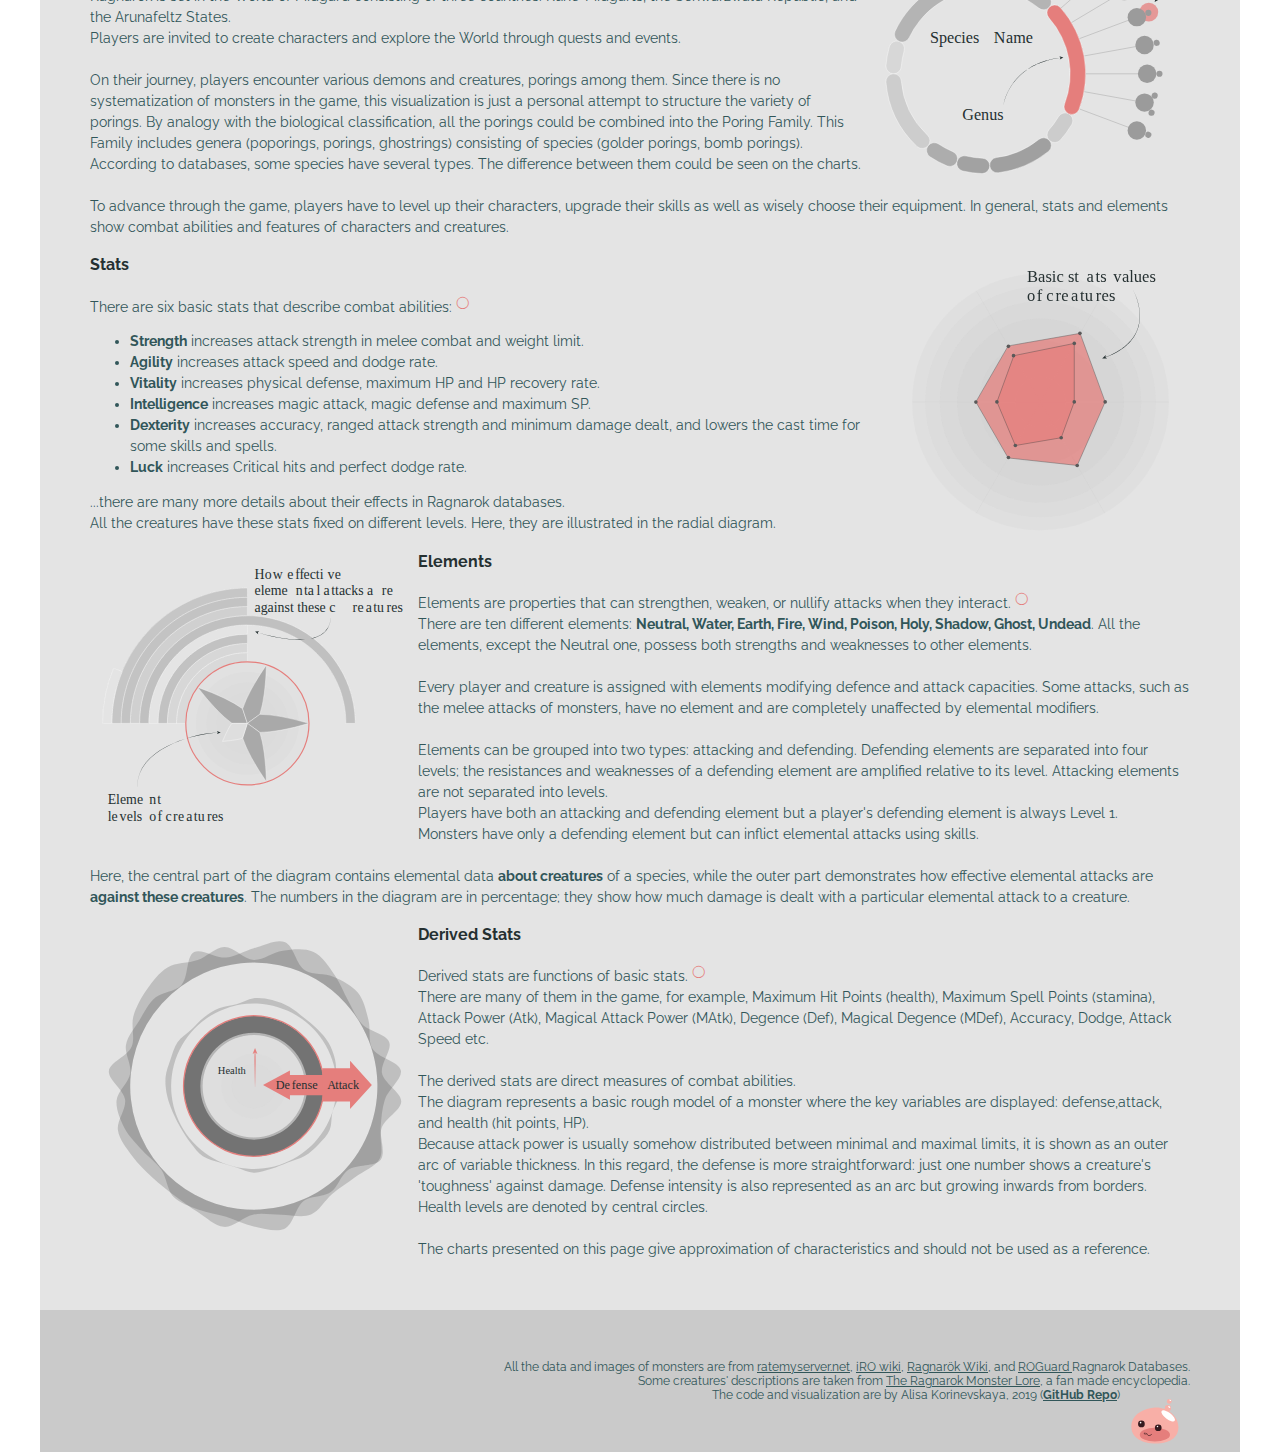
==== commit 1ff7a8a0: "design fixes + images are local now" ====
--- a/index.html
+++ b/index.html
@@ -26,14 +26,14 @@
     <header>
       <div class='header-wrapper'>
         <div class="header-text-wrapper">
-          <h1>Porings <img src="./images/1002.gif"></h1>
+          <h1>Porings <img src="./images/mobs/Poporing.gif"></h1>
           <h2>Visual Analysis of Poring-like Creatures from Ragnarok Online</h2>
           <p class='intro'> Porings are gelatinous monsters from the game Ragnarok Online.
             For many players, small pink cute porings are the first creatures that they encounter in the game.
             It appears that there are many other porings scattered around the world of Rune Midgard.
             So far, poring-like creatures may be described as drop-shaped (to some degree) and
             moving by bouncing. However, poring species drastically vary in their behaviour and characteristics.
-            On this page, the features and attributes of porings are summarized and visualized.
+            On this page, the features and attributes of porings are summarized and visualized.<br><br><a href="#howto">How to read?</a>
           </p>
         </div>
         <div class="distDiagram-wrapper">
@@ -80,13 +80,14 @@
         </div>
       </div>
     </section>
-    <section class='howto'>
+    <section id='howto'>
       <div class='howto-wrapper'>
         <div class="about">
-          <img class='annotation selector-annotation' src="./images/Artboard 1.png">
+          <!-- <img class='annotation selector-annotation' src="./images/Artboard 1.png"> -->
+          <img class='annotation selector-annotation' src="./images/selector_annotated.svg" alt ='Explanation of the selector diagram'>
           <h3>About Ragnarok Online</h3>
           Ragnarok Online is a Korean MMORPG game based on the manhwa Ragnarok by Lee Myung-jin.
-          The game was released by Gravity in 2002.<sup><a href="https://ragnarok.gamepedia.com/Ragnarok_Wiki">1</a></sup><br>
+          The game was released by Gravity in 2002.<sup>&#9711;<span class = 'ref_text'>Read more on <a href="https://ragnarok.gamepedia.com/Ragnarok_Wiki"> Ragnarök Wiki</a></span></sup><br>
           Ragnarok is set in the World of Midgard consisting of three countries: Rune-Midgarts, the Schwarzwald
           Republic, and the Arunafeltz States.<br>
           Players are invited to create characters and explore the World through quests and events.<br><br>
@@ -104,10 +105,10 @@
           characters and creatures.
         </div>
         <div class='stats'>
-          <img class='annotation stats-annotation' src="./images/Artboard 4.png">
+          <img class='annotation stats-annotation' src="./images/stats_annotated.svg" alt ='Explanation of the stats diagram'>
           <h3>Stats</h3>
           There are six basic stats that describe combat abilities:
-          <sup><a href="https://strategywiki.org/wiki/Ragnarok_Online/Leveling_Stats_and_Skills">2</a></sup><br>
+          <sup>&#9711;<span class = 'ref_text'>Read more on <a href="https://strategywiki.org/wiki/Ragnarok_Online/Leveling_Stats_and_Skills">StrategyWiki</a></span></sup><br>
           <ul>
             <li><span class="span-bold"> Strength</span> increases attack strength in melee combat and weight limit.<br>
             <li><span class="span-bold">Agility</span> increases attack speed and dodge rate.<br>
@@ -122,10 +123,11 @@
           diagram.
         </div>
         <div class="element">
-          <img class='annotation elem-annotation' src="./images/Artboard 2.png">
+          <img class='annotation elem-annotation' src="./images/elem_annotated.svg" alt ='Explanation of the element diagram'>
           <h3>Elements</h3>
           Elements are properties that can strengthen, weaken, or nullify attacks when they interact.
-          <sup><a href="https://irowiki.org/wiki/Element">3</a></sup><br>
+          <sup>&#9711;<span class = 'ref_text'>Read more on <a href="https://irowiki.org/wiki/Element">iRO wiki</a></span></sup>
+          <br>
           There are ten different elements: <span class="span-bold">Neutral, Water, Earth, Fire, Wind, Poison, Holy, Shadow, Ghost, Undead</span>.
           All the elements, except the Neutral one, possess both strengths and weaknesses to other elements.
           <br>
@@ -144,10 +146,11 @@
           The numbers in the diagram are in percentage; they show how much damage is dealt with a particular elemental attack to a creature.<br>
         </div>
         <div class="combat">
-          <img class='annotation combat-annotation' src="./images/Artboard 3.png">
+          <img class='annotation combat-annotation' src="./images/damage_annotated.svg" alt ='Explanation of the combat diagram'>
           <h3>Derived Stats</h3>
           Derived stats are functions of basic stats.
-          <sup><a href="https://strategywiki.org/wiki/Ragnarok_Online/Leveling_Stats_and_Skills">2</a></sup><br>
+          <sup>&#9711;<span class = 'ref_text'>Read more on <a href="https://strategywiki.org/wiki/Ragnarok_Online/Leveling_Stats_and_Skills">StrategyWiki</a></span></sup>
+          <br>
           There are many of them in the game, for example, Maximum Hit Points (health),
           Maximum Spell Points (stamina), Attack Power (Atk), Magical Attack Power (MAtk), Degence (Def), Magical
           Degence (MDef), Accuracy, Dodge, Attack Speed etc.
@@ -172,8 +175,8 @@
         Wiki</a>,
       and <a href="https://www.roguard.net/">ROGuard </a> Ragnarok Databases.<br>
       Some creatures' descriptions are taken from <a href="https://forums.warpportal.com/index.php?/topic/106898-encyclopaedia-ragnarok-monster-lore-mitten/">The Ragnarok Monster Lore</a>, a fan made encyclopedia.<br>
-      The code and visualization by Alisa Korinevskaya, 2019 
-    (<a href="https://github.com/kor-al/porings">GitHub Repo</a>) <img class="poring_icon" src="./images/porings.svg">
+      The code and visualization are by&nbsp;Alisa&nbsp;Korinevskaya,&nbsp;2019 
+    (<a href="https://github.com/kor-al/porings" class = 'git'>GitHub Repo</a>)<img class="poring_icon" src="./images/porings.svg">
     </footer>
 
     <script src="./code/script.js"></script>
--- a/code/main.css
+++ b/code/main.css
@@ -13,7 +13,7 @@
   max-width: 1200px;
   width: 100%;
   margin: 0 auto;
-  background: rgb(243, 243, 243);
+  background: #f3f3f3;
   /* rgb(240, 248, 230); */
 }
 
@@ -365,18 +365,40 @@
 }
 
 sup {
-  color: black;
-}
-
-.span-bold {
+  color: #e57e7c;
+  position: relative;
+}
+
+
+/* https://www.w3schools.com/css/css_tooltip.asp */
+.ref_text{
+
+  visibility: hidden;
+  width: 180px;
+  background-color:#f3f3f3;
+  color:#315659;
+  text-align: center;
+  padding: 5px 0;
+  border-radius: 6px;
+ 
+  position: absolute;
+  z-index: 1;
+
+  top: -2px;
+  left: 105%; 
+}
+
+
+/* Show the tooltip text when you mouse over the tooltip container */
+sup:hover .ref_text {
+  visibility: visible;
+}
+
+.span-bold, .git {
   font-weight: bolder;
 }
 
 a {
-  text-decoration: none;
-}
-
-footer a {
   text-decoration: underline;
 }
 
@@ -389,12 +411,10 @@
 
 .poring_icon {
   width: 50px;
-}
-
-/* .porings_title  */
-.cls-1{
-  fill: red;
-}
+  float : right;
+  margin: 10px;
+}
+
 
 @media(max-width: 1100px) {
 
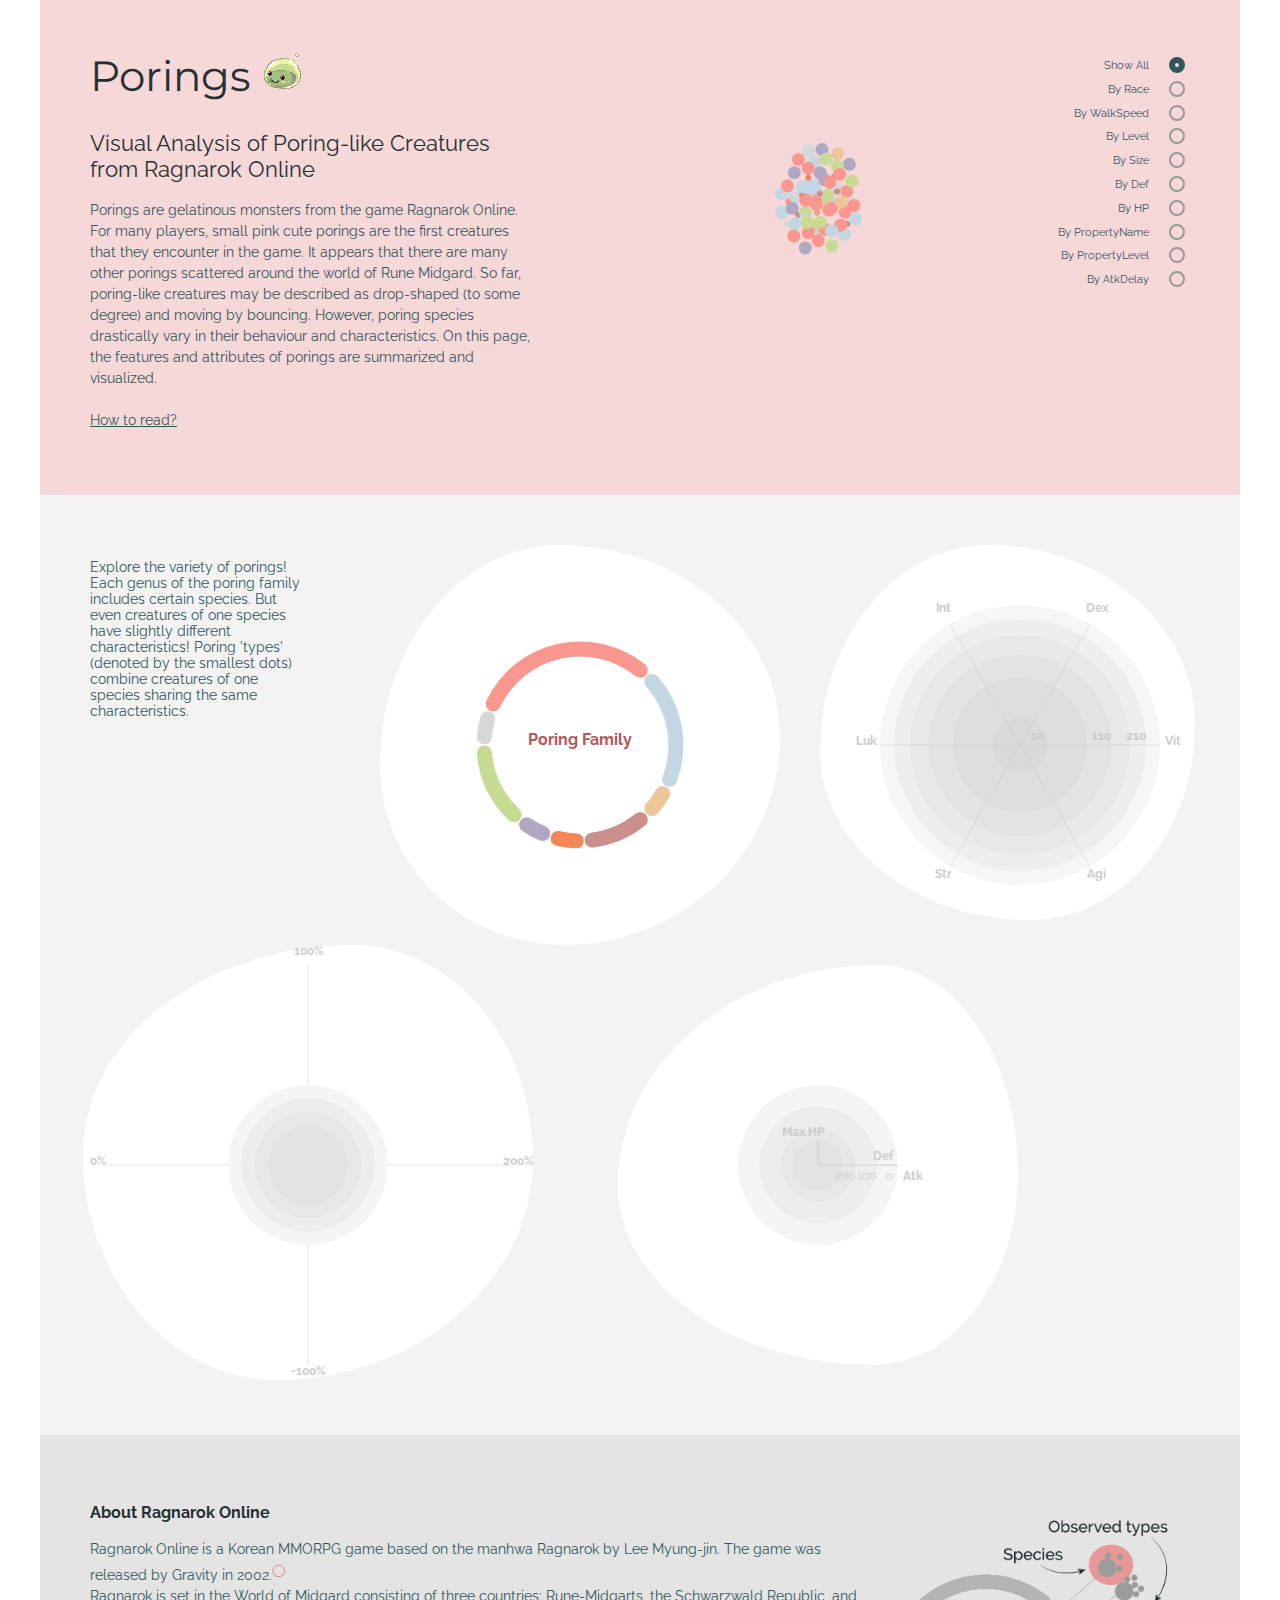
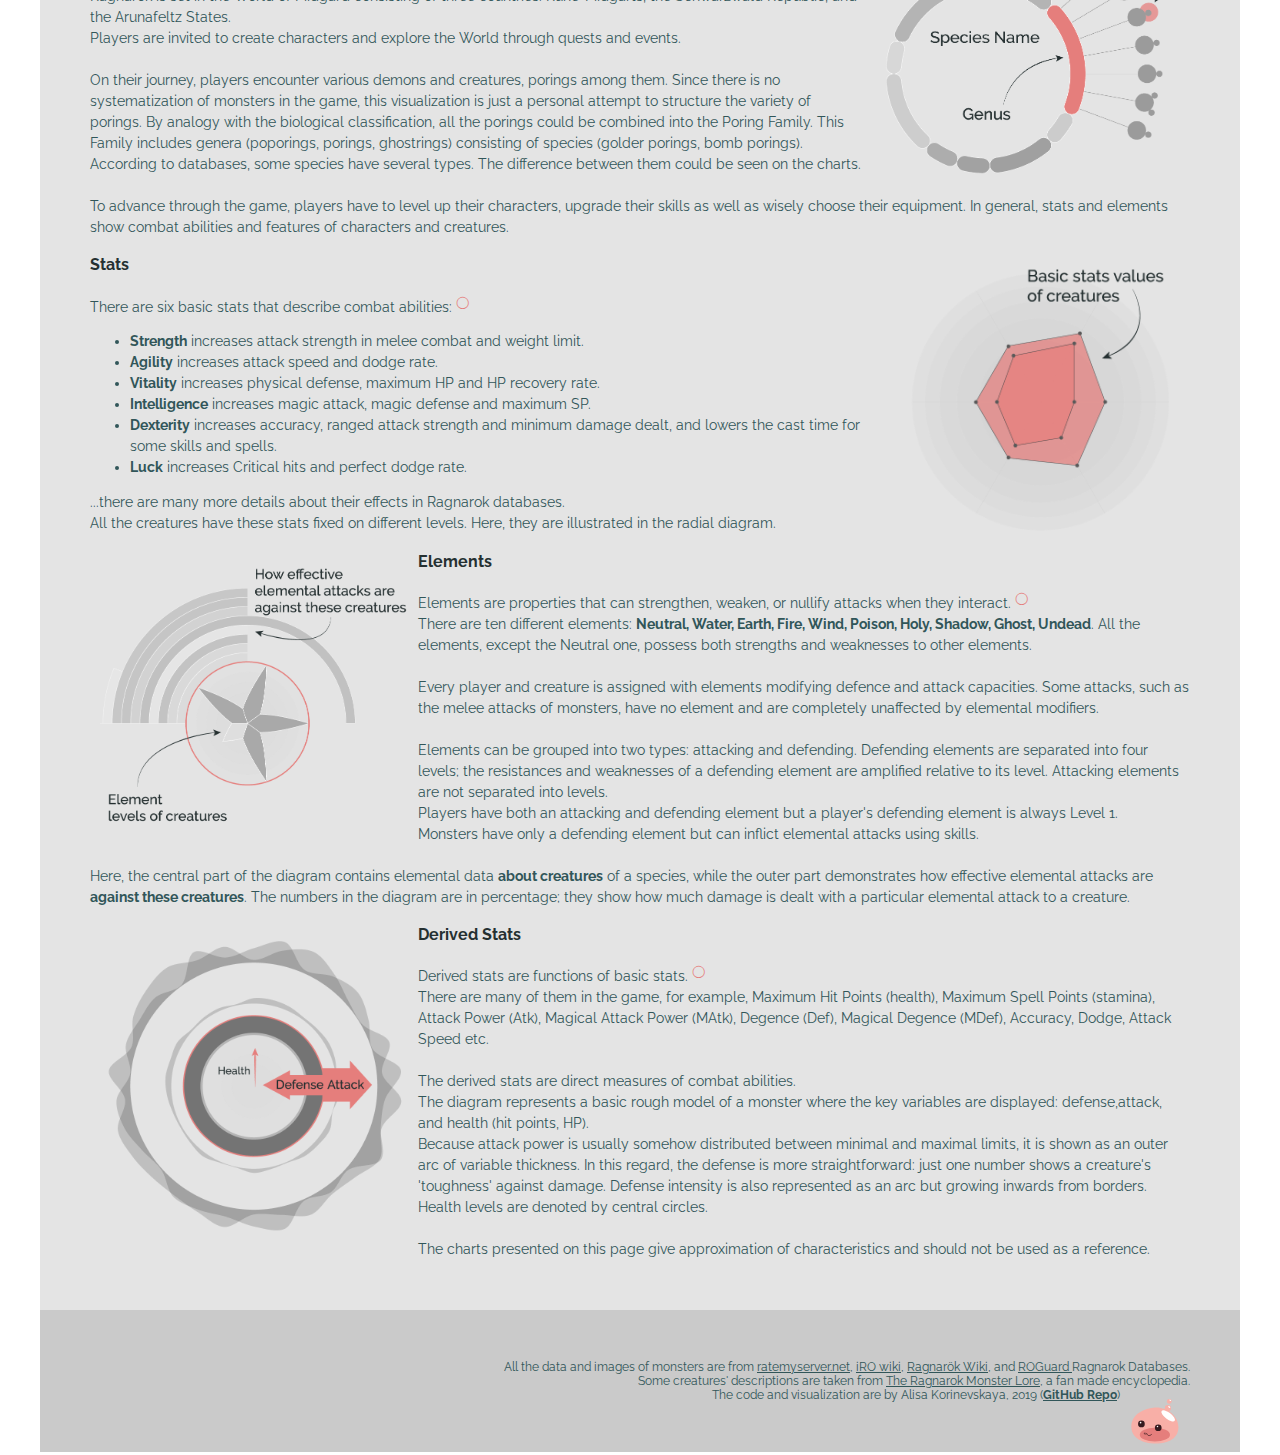
==== commit 676c7d39: "png images added" ====
--- a/index.html
+++ b/index.html
@@ -83,8 +83,7 @@
     <section id='howto'>
       <div class='howto-wrapper'>
         <div class="about">
-          <!-- <img class='annotation selector-annotation' src="./images/Artboard 1.png"> -->
-          <img class='annotation selector-annotation' src="./images/selector_annotated.svg" alt ='Explanation of the selector diagram'>
+          <img class='annotation selector-annotation' src="./images/selector_annotated.png" alt ='Explanation of the selector diagram'>
           <h3>About Ragnarok Online</h3>
           Ragnarok Online is a Korean MMORPG game based on the manhwa Ragnarok by Lee Myung-jin.
           The game was released by Gravity in 2002.<sup>&#9711;<span class = 'ref_text'>Read more on <a href="https://ragnarok.gamepedia.com/Ragnarok_Wiki"> Ragnarök Wiki</a></span></sup><br>
@@ -105,7 +104,7 @@
           characters and creatures.
         </div>
         <div class='stats'>
-          <img class='annotation stats-annotation' src="./images/stats_annotated.svg" alt ='Explanation of the stats diagram'>
+          <img class='annotation stats-annotation' src="./images/stats_annotated.png" alt ='Explanation of the stats diagram'>
           <h3>Stats</h3>
           There are six basic stats that describe combat abilities:
           <sup>&#9711;<span class = 'ref_text'>Read more on <a href="https://strategywiki.org/wiki/Ragnarok_Online/Leveling_Stats_and_Skills">StrategyWiki</a></span></sup><br>
@@ -123,7 +122,7 @@
           diagram.
         </div>
         <div class="element">
-          <img class='annotation elem-annotation' src="./images/elem_annotated.svg" alt ='Explanation of the element diagram'>
+          <img class='annotation elem-annotation' src="./images/elem_annotated.png" alt ='Explanation of the element diagram'>
           <h3>Elements</h3>
           Elements are properties that can strengthen, weaken, or nullify attacks when they interact.
           <sup>&#9711;<span class = 'ref_text'>Read more on <a href="https://irowiki.org/wiki/Element">iRO wiki</a></span></sup>
@@ -146,7 +145,7 @@
           The numbers in the diagram are in percentage; they show how much damage is dealt with a particular elemental attack to a creature.<br>
         </div>
         <div class="combat">
-          <img class='annotation combat-annotation' src="./images/damage_annotated.svg" alt ='Explanation of the combat diagram'>
+          <img class='annotation combat-annotation' src="./images/damage_annotated.png" alt ='Explanation of the combat diagram'>
           <h3>Derived Stats</h3>
           Derived stats are functions of basic stats.
           <sup>&#9711;<span class = 'ref_text'>Read more on <a href="https://strategywiki.org/wiki/Ragnarok_Online/Leveling_Stats_and_Skills">StrategyWiki</a></span></sup>
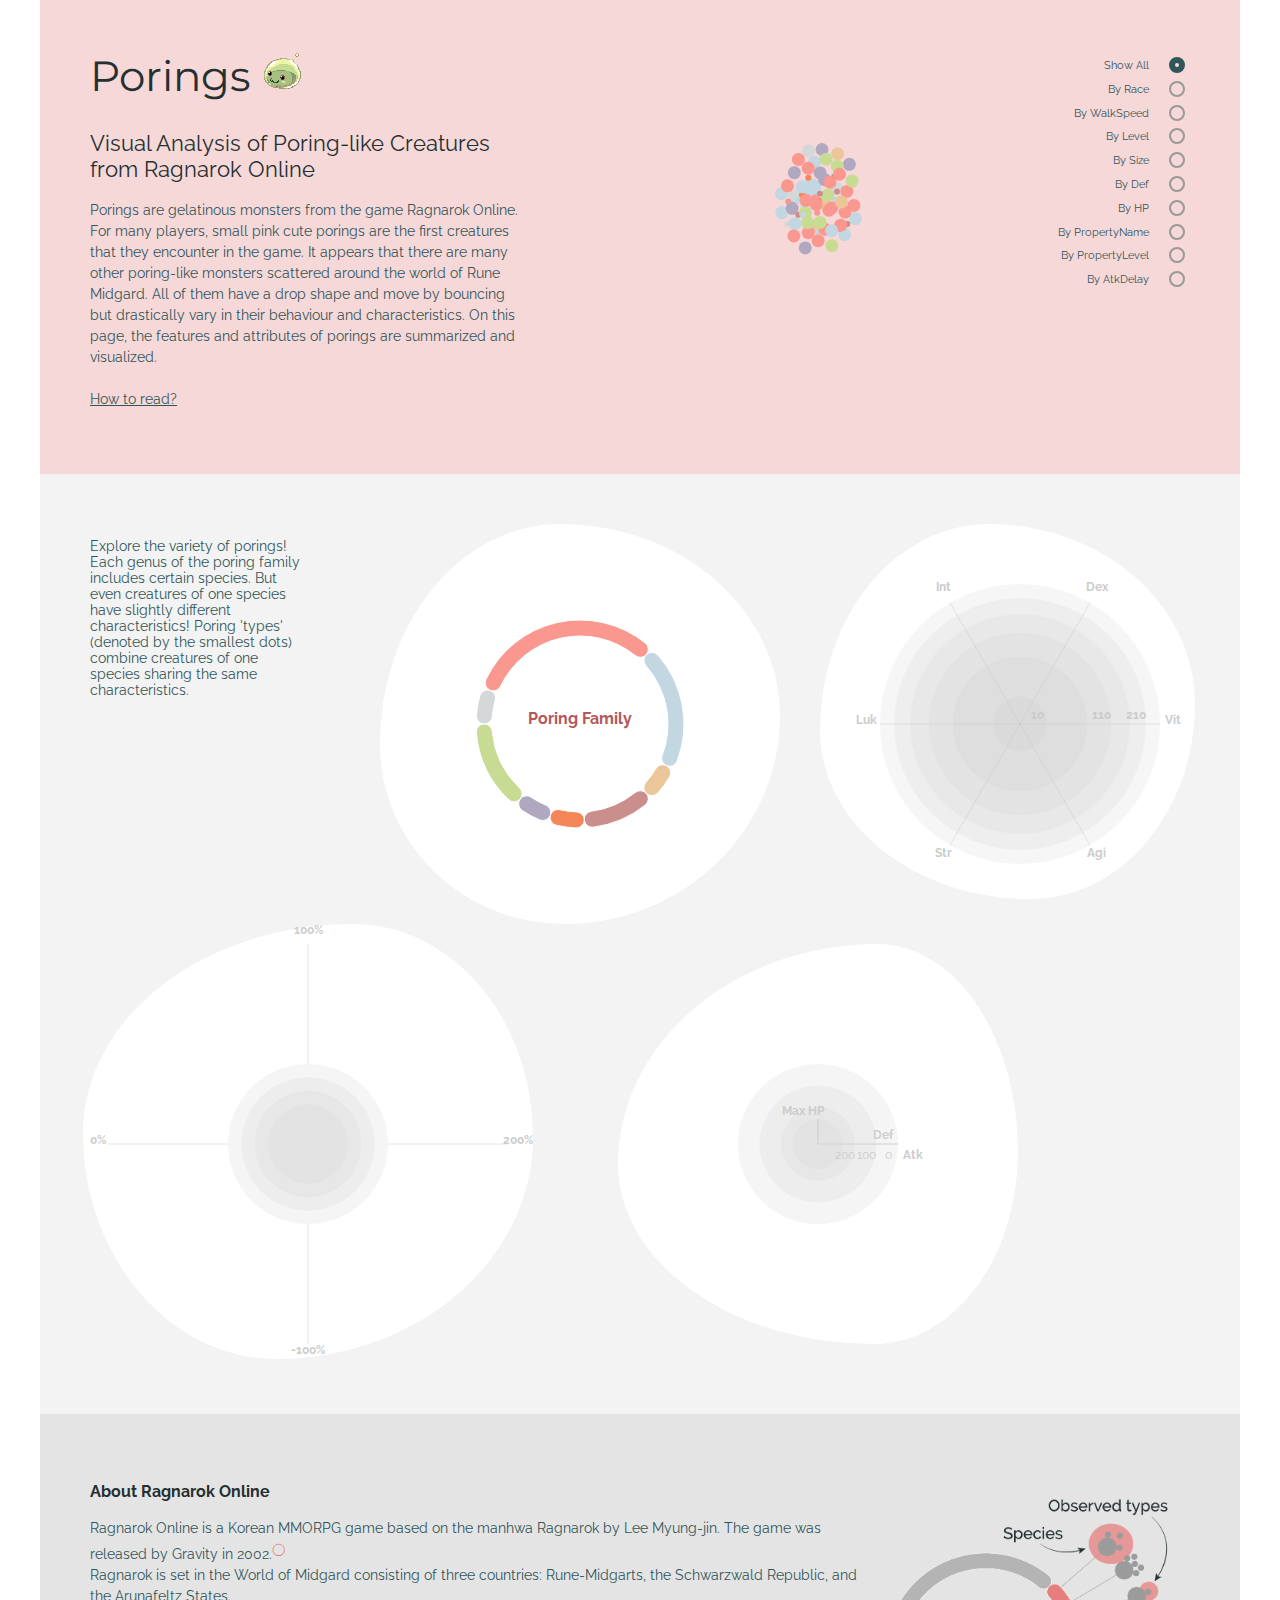
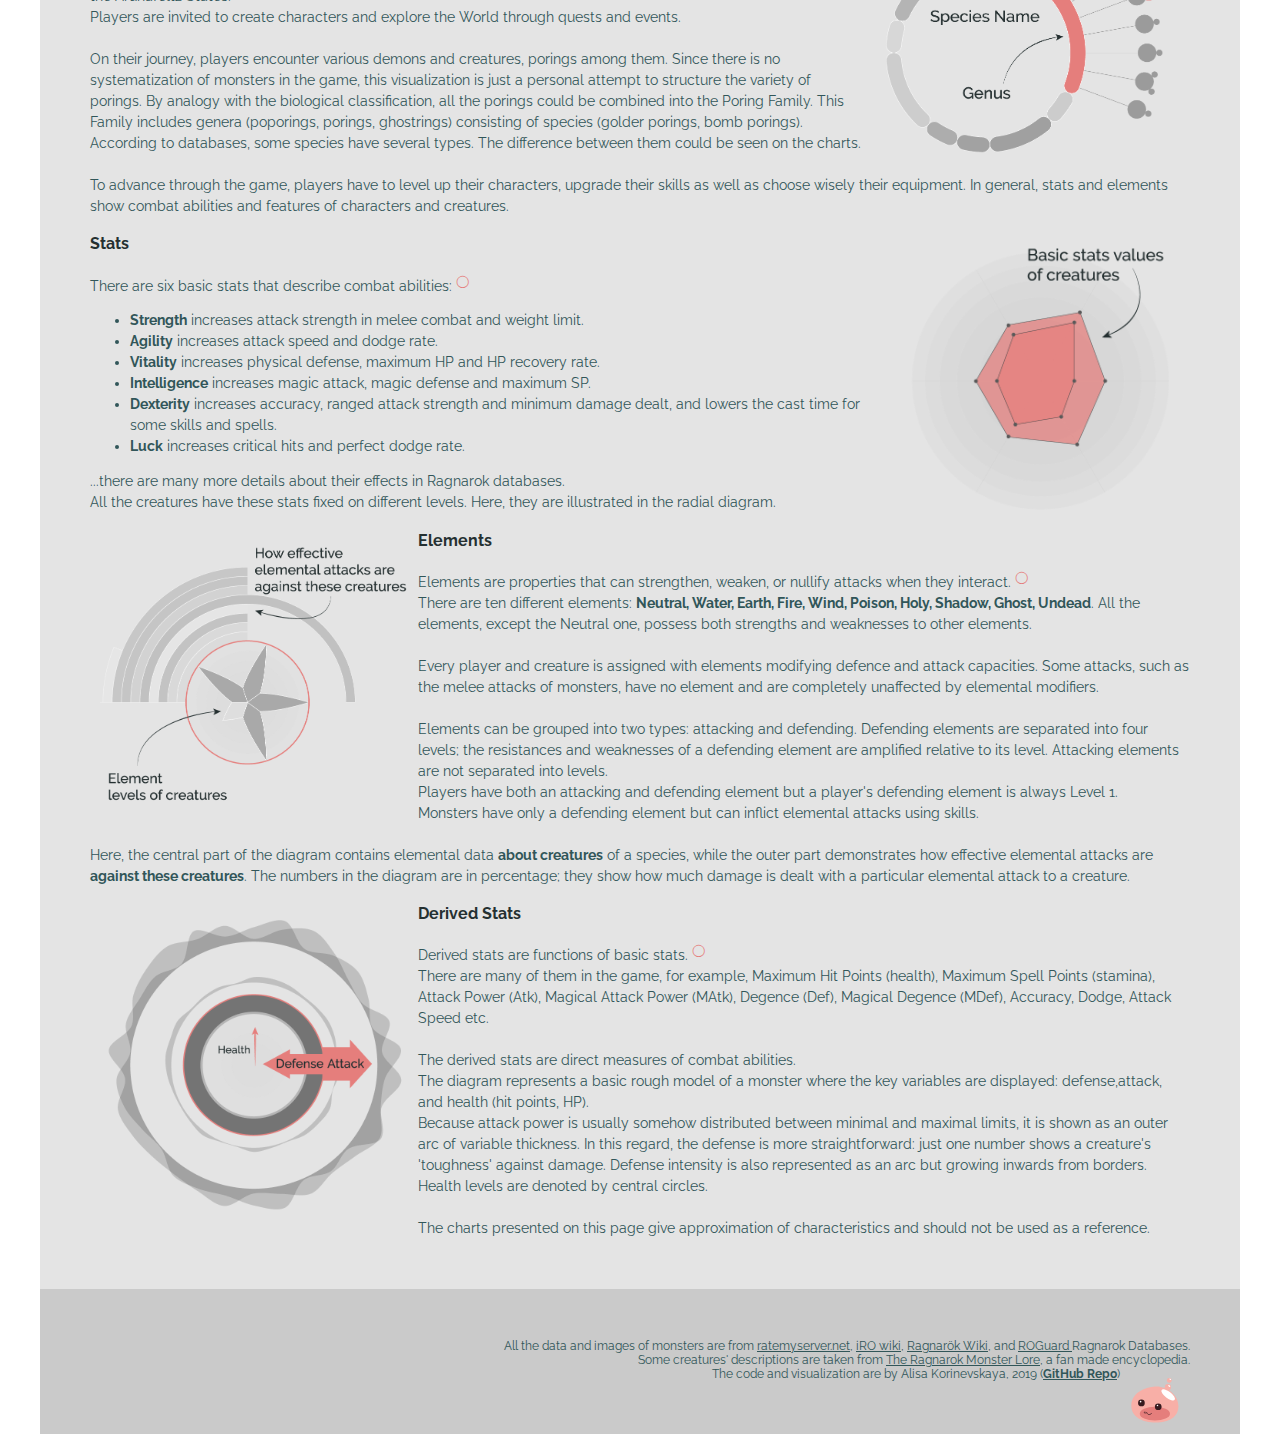
==== commit dc7f4a9f: "minor changes in text" ====
--- a/index.html
+++ b/index.html
@@ -30,9 +30,8 @@
           <h2>Visual Analysis of Poring-like Creatures from Ragnarok Online</h2>
           <p class='intro'> Porings are gelatinous monsters from the game Ragnarok Online.
             For many players, small pink cute porings are the first creatures that they encounter in the game.
-            It appears that there are many other porings scattered around the world of Rune Midgard.
-            So far, poring-like creatures may be described as drop-shaped (to some degree) and
-            moving by bouncing. However, poring species drastically vary in their behaviour and characteristics.
+            It appears that there are many other poring-like monsters scattered around the world of Rune Midgard.
+            All of them have a drop shape and move by bouncing but drastically vary in their behaviour and characteristics.
             On this page, the features and attributes of porings are summarized and visualized.<br><br><a href="#howto">How to read?</a>
           </p>
         </div>
@@ -52,7 +51,7 @@
           <p class="factText">
             Explore the variety of porings! <br>
             Each genus of the poring family includes certain species. But even creatures of one species have slightly
-            different characteristics!
+            different characteristics! 
             Poring 'types' (denoted by the smallest dots) combine creatures of one species sharing the same
             characteristics.
           </p>
@@ -100,7 +99,7 @@
           charts.
           <br><br>
           To advance through the game, players have to level up their characters, upgrade their skills as
-          well as wisely choose their equipment. In general, stats and elements show combat abilities and features of
+          well as choose wisely their equipment. In general, stats and elements show combat abilities and features of
           characters and creatures.
         </div>
         <div class='stats'>
@@ -115,7 +114,7 @@
             <li><span class="span-bold">Intelligence</span> increases magic attack, magic defense and maximum SP.<br>
             <li><span class="span-bold">Dexterity</span> increases accuracy, ranged attack strength and minimum damage
               dealt, and lowers the cast time for some skills and spells.<br>
-            <li> <span class="span-bold">Luck</span> increases Critical hits and perfect dodge rate.<br>
+            <li> <span class="span-bold">Luck</span> increases critical hits and perfect dodge rate.<br>
           </ul>
           ...there are many more details about their effects in Ragnarok databases.<br>
           All the creatures have these stats fixed on different levels. Here, they are illustrated in the radial
--- a/code/main.css
+++ b/code/main.css
@@ -21,7 +21,6 @@
   font-family: "Montserrat", sans-serif;
   font-weight: 400;
   font-size: 42px;
-  font-kerning: normal;
   color: #253031;
    /* #324e3d; */
   margin-top: 0;
@@ -47,11 +46,18 @@
   /* rgb(240, 201, 214); */
   /* rgb(255, 223, 228); */
   /* #fadfe5; */
+  display: -webkit-box;
+  display: -ms-flexbox;
   display: flex;
-  flex-flow: row wrap;
+  -webkit-box-orient: horizontal;
+  -webkit-box-direction: normal;
+      -ms-flex-flow: row wrap;
+          flex-flow: row wrap;
   width: 100%;
   max-width: 1700px;
-  justify-content: space-between;
+  -webkit-box-pack: justify;
+      -ms-flex-pack: justify;
+          justify-content: space-between;
   /* justify-content: center; */
   vertical-align: top;
 }
@@ -62,14 +68,18 @@
   /* display: inline-block; */
   width: 45%;
   margin: 0;
-  box-sizing: border-box;
+  -webkit-box-sizing: border-box;
+          box-sizing: border-box;
 }
 
 .distDiagram-wrapper {
   /* display: inline-block; */
-  box-sizing: border-box;
+  -webkit-box-sizing: border-box;
+          box-sizing: border-box;
   min-width: 55%;
   text-align: right;
+  display: -webkit-inline-box;
+  display: -ms-inline-flexbox;
   display: inline-flex;
   vertical-align: top;
   /* justify-content: space-between; */
@@ -129,6 +139,8 @@
   height: 16px;
 
   border: 2px solid #999;
+  -webkit-transition: 0.2s all linear;
+  -o-transition: 0.2s all linear;
   transition: 0.2s all linear;
   outline: none;
   margin-right: 5px;
@@ -145,9 +157,18 @@
 
 .content-wrapper {
 
+  display: -webkit-box;
+
+  display: -ms-flexbox;
+
   display: flex;
-  flex-flow: row wrap;
-  justify-content: center;
+  -webkit-box-orient: horizontal;
+  -webkit-box-direction: normal;
+      -ms-flex-flow: row wrap;
+          flex-flow: row wrap;
+  -webkit-box-pack: center;
+      -ms-flex-pack: center;
+          justify-content: center;
   padding: 50px 0;
 }
 
@@ -162,7 +183,8 @@
   /* width: 250px; */
   margin: 0 auto auto 0;
   padding: 0 30px 0 50px;
-  box-sizing: border-box;
+  -webkit-box-sizing: border-box;
+          box-sizing: border-box;
   vertical-align: bottom;
   /* #2d533c; */
 
@@ -361,7 +383,8 @@
   font-size: 12px;
   background-color: rgb(202, 202, 202);
   text-align: right;
-  padding: 50px;
+  padding: 50px 50px 0 50px;
+  overflow:auto;
 }
 
 sup {
@@ -466,7 +489,9 @@
   }
 
   .header-wrapper {
-    justify-content: center;
+    -webkit-box-pack: center;
+        -ms-flex-pack: center;
+            justify-content: center;
   }
 
   .header-text-wrapper,
@@ -474,10 +499,13 @@
     padding:20px
   }
 
+  footer{
+    padding: 30px 30px 0 30px;
+  }
+
   .content-wrapper {
     padding-top: 20px;
   }
-
 
 
   .distButtons-wrapper {
@@ -514,8 +542,13 @@
   }
 
   .distDiagram-wrapper {
-    flex-flow: row wrap;
-    justify-content: center;
+    -webkit-box-orient: horizontal;
+    -webkit-box-direction: normal;
+        -ms-flex-flow: row wrap;
+            flex-flow: row wrap;
+    -webkit-box-pack: center;
+        -ms-flex-pack: center;
+            justify-content: center;
   }
 
   .distButtons-wrapper {
@@ -537,6 +570,16 @@
     width: 50%;
   }
 
+  .ref_text{
+    left: auto;
+    right: -100%;
+    top: -150%;
+  }
+
+  .poring_icon{
+    float: right;
+  }
+
 }
 
 
